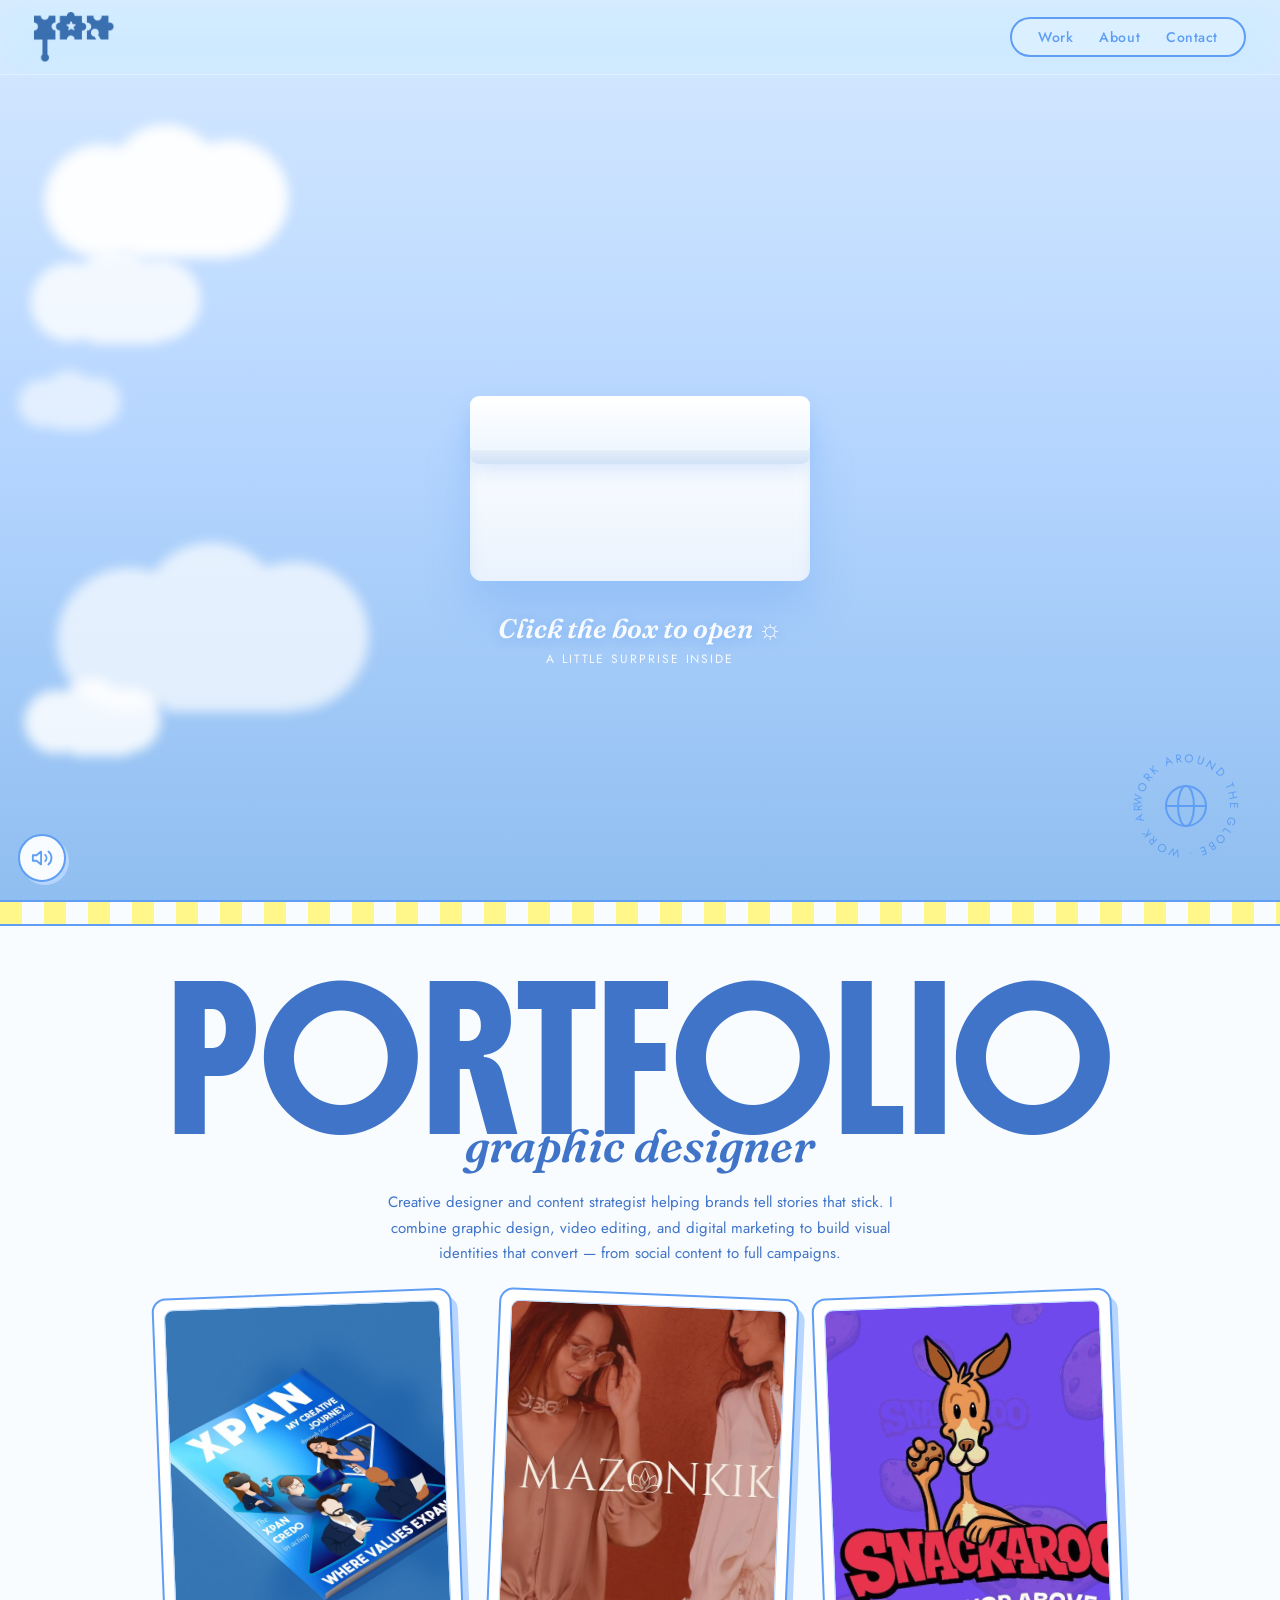
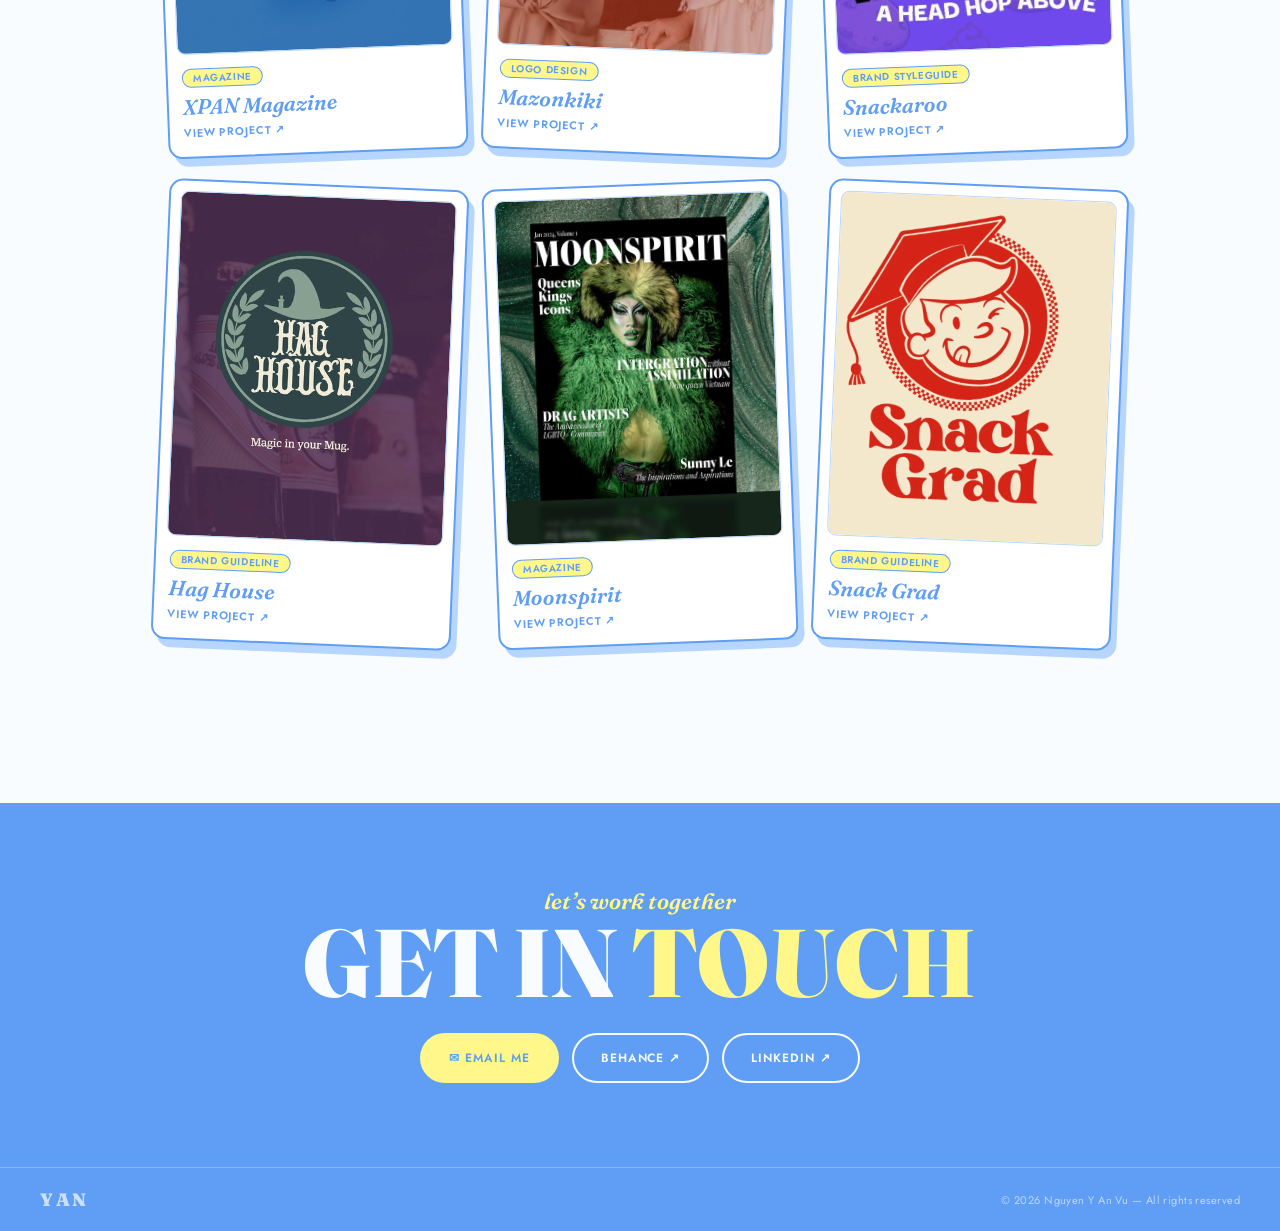
==== index.html @ 2a128bd4 "Initial commit" ====
<!doctype html>
<html lang="en">
  <head>
    <meta charset="UTF-8" />
    <meta name="viewport" content="width=device-width, initial-scale=1.0" />
    <title>Nguyen Y An Vu — Creative Designer</title>
    <link rel="preconnect" href="https://fonts.googleapis.com" />
    <link rel="preconnect" href="https://fonts.gstatic.com" crossorigin />
    <link
      href="https://fonts.googleapis.com/css2?family=Fraunces:ital,opsz,wght@0,9..144,400;0,9..144,600;0,9..144,900;1,9..144,400;1,9..144,600;1,9..144,900&family=Jost:wght@300;400;500;600&family=Prata&family=Boldonse&display=swap"
      rel="stylesheet"
    />
    <link rel="stylesheet" href="yan.css" />
  </head>
  <body>
    <!-- NAV -->
    <nav>
      <a class="nav-brand" href="index.html"
        ><img src="assets/logo.png" alt="Y A N logo" /><span class="wm"></span
      ></a>
      <div class="nav-pill">
        <a href="work.html">Work</a>
        <a href="about.html">About</a>
        <a href="#contact">Contact</a>
      </div>
    </nav>

    <!-- HERO -->
    <section id="hero">
      <!-- Background video (streams from link; download into assets/ to make permanent). -->
      <video
        class="sky-video"
        autoplay
        muted
        loop
        playsinline
        preload="auto"
        src="https://d8j0ntlcm91z4.cloudfront.net/user_38xzZboKViGWJOttwIXH07lWA1P/hf_20260424_064411_9e9d7f84-9277-41f4-ab10-59172d89e6be.mp4"
      ></video>
      <div class="sky" aria-hidden="true">
        <div class="cloud c1"></div>
        <div class="cloud c2"></div>
        <div class="cloud c3"></div>
        <div class="cloud c4"></div>
        <div class="cloud c5"></div>
      </div>

      <svg class="globe" viewBox="0 0 120 120" aria-hidden="true">
        <g class="ring" fill="none" stroke="#5f9ef4" stroke-width="1.4">
          <defs>
            <path
              id="circlePath"
              d="M60,60 m-44,0 a44,44 0 1,1 88,0 a44,44 0 1,1 -88,0"
            />
          </defs>
          <text
            font-family="Jost, sans-serif"
            font-size="11.5"
            letter-spacing="2.5"
            fill="#5f9ef4"
            stroke="none"
          >
            <textPath href="#circlePath" startOffset="0">
              WORK AROUND THE GLOBE · WORK AROUND THE GLOBE ·
            </textPath>
          </text>
        </g>
        <g fill="none" stroke="#5f9ef4" stroke-width="2">
          <circle cx="60" cy="60" r="20" />
          <ellipse cx="60" cy="60" rx="8" ry="20" />
          <line x1="40" y1="60" x2="80" y2="60" />
        </g>
      </svg>

      <div class="hero-content">
        <div id="stage">
          <img class="ghost" id="g1" src="assets/ghost1.png" alt="" />
          <img class="ghost" id="g2" src="assets/ghost2.png" alt="" />
          <img class="ghost" id="g3" src="assets/ghost3.png" alt="" />
          <div class="box-base" id="boxBase"></div>
          <div
            class="piece"
            id="piece1"
            tabindex="0"
            role="button"
            aria-label="Puzzle piece 1 of 3"
          >
            <img src="assets/piece1.png" alt="" />
          </div>
          <div
            class="piece"
            id="piece2"
            tabindex="0"
            role="button"
            aria-label="Puzzle piece 2 of 3"
          >
            <img src="assets/piece2.png" alt="" />
          </div>
          <div
            class="piece"
            id="piece3"
            tabindex="0"
            role="button"
            aria-label="Puzzle piece 3 of 3"
          >
            <img src="assets/piece3.png" alt="" />
          </div>
          <div
            class="box-lid"
            id="boxLid"
            tabindex="0"
            role="button"
            aria-label="Click to open the box"
          ></div>
        </div>

        <div class="hint" id="hint">
          <div class="big" id="hintBig">Click the box to open&nbsp;&#9788;</div>
          <div class="small" id="hintSmall">a little surprise inside</div>
          <div class="dots" id="dots" style="display: none">
            <span class="dot" id="d1"></span><span class="dot" id="d2"></span
            ><span class="dot" id="d3"></span>
          </div>
          <button class="skip" id="skip" style="display: none">
            Can&rsquo;t drag? Tap to assemble
          </button>
        </div>

        <div class="reveal" id="reveal">
          <div class="namewrap">
            <div class="nm"><span class="blue">NGUYEN</span></div>
            <div class="nm">
              <span class="yel">Y</span> <span class="yel">AN</span>
            </div>
            <div class="nm"><span class="blue">VU</span></div>
          </div>
          <div class="tag">
            Creative Designer &middot; Content Strategist &middot; Canada
          </div>
          <a href="#featured" class="cue" aria-label="Scroll to work"
            >&#8595;</a
          >
        </div>
      </div>
    </section>

    <div class="stripes"></div>

    <!-- COLLAGE / PORTFOLIO (req 1) -->
    <section class="collage featured" id="featured">
      <div class="collage-head">
        <div class="port reveal-up" data-reveal>PORTFOLIO</div>
        <div class="port-sub reveal-up" data-reveal data-delay="60">
          graphic designer
        </div>
        <p class="port-bio reveal-up" data-reveal data-delay="120">
          Creative designer and content strategist helping brands tell stories
          that stick. I combine graphic design, video editing, and digital
          marketing to build visual identities that convert &mdash; from social
          content to full campaigns.
        </p>
      </div>

      <div class="collage-grid">
        <a
          class="col-card"
          data-reveal
          data-pop
          data-delay="0"
          href="project-1.html"
        >
          <img class="cv" src="assets/cover-xpan.jpg" alt="XPAN Magazine" />
          <div class="cap">
            <span class="ct">Magazine</span>
            <h3>XPAN Magazine</h3>
            <div class="more">View project &#8599;</div>
          </div>
        </a>
        <a
          class="col-card"
          data-reveal
          data-pop
          data-delay="160"
          href="project-2.html"
        >
          <img class="cv" src="assets/cover-mazonkiki.jpg" alt="Mazonkiki" />
          <div class="cap">
            <span class="ct">Logo Design</span>
            <h3>Mazonkiki</h3>
            <div class="more">View project &#8599;</div>
          </div>
        </a>
        <a
          class="col-card"
          data-reveal
          data-pop
          data-delay="320"
          href="project-3.html"
        >
          <img class="cv" src="assets/cover-snackaroo.jpg" alt="Snackaroo" />
          <div class="cap">
            <span class="ct">Brand Styleguide</span>
            <h3>Snackaroo</h3>
            <div class="more">View project &#8599;</div>
          </div>
        </a>
        <a
          class="col-card"
          data-reveal
          data-pop
          data-delay="0"
          href="project-4.html"
        >
          <img class="cv" src="assets/cover-haghouse.jpg" alt="Hag House" />
          <div class="cap">
            <span class="ct">Brand Guideline</span>
            <h3>Hag House</h3>
            <div class="more">View project &#8599;</div>
          </div>
        </a>
        <a
          class="col-card"
          data-reveal
          data-pop
          data-delay="160"
          href="project-5.html"
        >
          <img
            class="cv"
            src="assets/cover-moonspirit.jpg"
            alt="Moonspirit Magazine"
          />
          <div class="cap">
            <span class="ct">Magazine</span>
            <h3>Moonspirit</h3>
            <div class="more">View project &#8599;</div>
          </div>
        </a>
        <a
          class="col-card"
          data-reveal
          data-pop
          data-delay="320"
          href="project-6.html"
        >
          <img class="cv" src="assets/cover-snackgrad.jpg" alt="Snack Grad" />
          <div class="cap">
            <span class="ct">Brand Guideline</span>
            <h3>Snack Grad</h3>
            <div class="more">View project &#8599;</div>
          </div>
        </a>
      </div>
      <div class="seeall reveal-up" data-reveal data-delay="120">
        <a class="btn solid" href="work.html">See all work &#8599;</a>
      </div>
    </section>

    <!-- CONTACT -->
    <section id="contact">
      <div class="eyebrow">let&rsquo;s work together</div>
      <h2>GET IN <span class="yel">TOUCH</span></h2>
      <div class="clinks">
        <a href="mailto:anpunch.1724@gmail.com" class="cbtn primary"
          >&#9993; Email me</a
        >
        <a
          href="https://www.behance.net/yanstudioyyc/projects"
          target="_blank"
          rel="noopener"
          class="cbtn"
          >Behance &#8599;</a
        >
        <a
          href="https://www.linkedin.com/in/yanvu/"
          target="_blank"
          rel="noopener"
          class="cbtn"
          >LinkedIn &#8599;</a
        >
      </div>
    </section>

    <footer>
      <a class="fl" href="index.html">YAN</a>
      <p>&copy; 2026 Nguyen Y An Vu — All rights reserved</p>
    </footer>

    <button class="sound-toggle" aria-label="Mute music" title="Music on/off">
      <svg
        class="on"
        viewBox="0 0 24 24"
        fill="none"
        stroke="currentColor"
        stroke-width="2"
        stroke-linecap="round"
        stroke-linejoin="round"
      >
        <path d="M11 5 6 9H2v6h4l5 4z" />
        <path d="M15.5 8.5a5 5 0 0 1 0 7" />
        <path d="M19 5a9 9 0 0 1 0 14" />
      </svg>
      <svg
        class="off"
        viewBox="0 0 24 24"
        fill="none"
        stroke="currentColor"
        stroke-width="2"
        stroke-linecap="round"
        stroke-linejoin="round"
      >
        <path d="M11 5 6 9H2v6h4l5 4z" />
        <line x1="22" y1="9" x2="16" y2="15" />
        <line x1="16" y1="9" x2="22" y2="15" />
      </svg>
    </button>
    <script src="smooth.js"></script>
    <script src="sound.js"></script>
    <script src="nav.js"></script>
    <script src="hero.js"></script>
    <script src="reveal.js"></script>
  </body>
</html>
---- yan.css ----
/* ============================================================
   YAN — shared styles.  Edit colors & fonts here once; every
   page updates.  Search a class name to find what it controls.
   ============================================================ */

*,
*::before,
*::after {
  box-sizing: border-box;
  margin: 0;
  padding: 0;
}

:root {
  /* ---- YOUR PALETTE (change these to recolor the whole site) ---- */
  --paper: #f9fcff; /* near-white background        */
  --yellow: #fff789; /* puzzle / accent yellow       */
  --blue: #5f9ef4; /* brand blue (headings/lines)  */
  --soft: #b6d6ff; /* light blue panels            */
  --text: #3f74c8; /* body copy (deep tint of blue)*/
  --sky-hi: #d6e9ff;
  --sky-mid: #b6d6ff;
  --sky-lo: #8fbef0;
  --radius: 16px;
}

html {
  scroll-behavior: smooth;
}
body {
  background: var(--paper);
  font-family: "Jost", sans-serif;
  color: var(--text);
  overflow-x: hidden;
}
::selection {
  background: var(--yellow);
  color: var(--blue);
}
img {
  max-width: 100%;
  display: block;
}
a {
  color: inherit;
}

/* ---------------- NAV (shared on every page) ---------------- */
nav {
  position: fixed;
  top: 0;
  left: 0;
  right: 0;
  z-index: 300;
  display: flex;
  justify-content: space-between;
  align-items: center;
  padding: 12px 34px;
  background: var(--yellow);
  border-bottom: 2px solid var(--blue);
}
.nav-brand {
  display: flex;
  align-items: center;
  gap: 11px;
  text-decoration: none;
}
.nav-brand img {
  height: 50px;
  width: auto;
}
.nav-brand .wm {
  font-family: "Fraunces", serif;
  font-weight: 900;
  font-size: 23px;
  letter-spacing: 0.14em;
  color: var(--blue);
}
.nav-pill {
  display: flex;
  gap: 26px;
  align-items: center;
  border: 2px solid var(--blue);
  border-radius: 100px;
  padding: 8px 26px;
}
.nav-pill a {
  font-family: "Jost", sans-serif;
  font-size: 14px;
  font-weight: 500;
  letter-spacing: 0.04em;
  color: var(--blue);
  text-decoration: none;
  transition: opacity 0.2s;
}
.nav-pill a:hover {
  opacity: 0.6;
}
.nav-pill a.active {
  font-weight: 600;
  text-decoration: underline;
  text-underline-offset: 4px;
}

/* ---------------- shared type ---------------- */
.eyebrow {
  font-family: "Fraunces", serif;
  font-style: italic;
  font-weight: 600;
  font-size: 22px;
  color: var(--blue);
  margin-bottom: 4px;
}
.title {
  font-family: "Fraunces", serif;
  font-weight: 900;
  font-size: clamp(40px, 6.5vw, 76px);
  line-height: 0.95;
  color: var(--blue);
  margin-bottom: 40px;
}
.title em {
  font-style: italic;
  font-weight: 600;
  color: var(--text);
}

/* striped divider */
.stripes {
  height: 26px;
  background: repeating-linear-gradient(
    90deg,
    var(--yellow) 0 22px,
    var(--paper) 22px 44px
  );
  border-top: 2px solid var(--blue);
  border-bottom: 2px solid var(--blue);
}

/* ---------------- sub-page header band ---------------- */
.page-head {
  background: var(--soft);
  border-bottom: 2px solid var(--blue);
  padding: 128px 40px 46px;
  text-align: center;
}
.page-head .eyebrow {
  color: #fff;
}
.page-head h1 {
  font-family: "Fraunces", serif;
  font-weight: 900;
  font-size: clamp(48px, 9vw, 108px);
  line-height: 0.9;
  color: var(--blue);
}
.page-head h1 .yel {
  color: var(--yellow);
  -webkit-text-stroke: 2px var(--blue);
}
.page-head p {
  margin: 14px auto 0;
  max-width: 560px;
  font-size: 15px;
  line-height: 1.7;
  color: var(--text);
}

/* ---------------- WORK GRID ---------------- */
.wrap {
  max-width: 1120px;
  margin: 0 auto;
  padding: 64px 40px 72px;
}
.grid {
  display: grid;
  grid-template-columns: repeat(auto-fill, minmax(300px, 1fr));
  gap: 24px;
}
.card {
  display: block;
  text-decoration: none;
  border: 2px solid var(--blue);
  border-radius: var(--radius);
  overflow: hidden;
  background: #fff;
  box-shadow: 5px 6px 0 var(--soft);
  transition:
    transform 0.18s,
    box-shadow 0.18s;
}
.card:hover {
  transform: translate(-3px, -3px);
  box-shadow: 8px 9px 0 var(--soft);
}
.thumb {
  aspect-ratio: 4/3;
  display: flex;
  align-items: center;
  justify-content: center;
  border-bottom: 2px solid var(--blue);
  position: relative;
  overflow: hidden;
  background: var(--soft);
}
.thumb img {
  width: 100%;
  height: 100%;
  object-fit: cover;
}
.thumb .ph {
  font-family: "Fraunces", serif;
  font-style: italic;
  font-size: 20px;
  color: var(--blue);
  opacity: 0.5;
}
.t-blue {
  background: var(--soft);
}
.t-yel {
  background: var(--yellow);
}
.t-mid {
  background: var(--blue);
}
.t-stripe {
  background: repeating-linear-gradient(
    135deg,
    var(--soft) 0 18px,
    #fff 18px 36px
  );
}
.badge {
  position: absolute;
  top: 12px;
  left: 12px;
  background: var(--yellow);
  border: 1.5px solid var(--blue);
  border-radius: 100px;
  padding: 3px 12px;
  font-size: 10px;
  font-weight: 600;
  letter-spacing: 0.06em;
  text-transform: uppercase;
  color: var(--blue);
}
.info {
  padding: 16px 18px;
}
.tg {
  display: inline-block;
  background: var(--paper);
  border: 1.5px solid var(--blue);
  border-radius: 100px;
  padding: 2px 11px;
  font-size: 10px;
  font-weight: 600;
  letter-spacing: 0.06em;
  text-transform: uppercase;
  color: var(--blue);
  margin-bottom: 8px;
}
.card h3 {
  font-family: "Fraunces", serif;
  font-weight: 600;
  font-style: italic;
  font-size: 23px;
  color: var(--blue);
  margin-bottom: 3px;
}
.card p {
  font-size: 13px;
  color: var(--text);
  opacity: 0.8;
  line-height: 1.5;
}
.card .more {
  margin-top: 10px;
  font-size: 12px;
  font-weight: 600;
  letter-spacing: 0.08em;
  text-transform: uppercase;
  color: var(--blue);
}

/* ---------------- PROJECT DETAIL ---------------- */
.proj-hero {
  aspect-ratio: 16/9;
  border: 2px solid var(--blue);
  border-radius: var(--radius);
  overflow: hidden;
  background: var(--soft);
  display: flex;
  align-items: center;
  justify-content: center;
  box-shadow: 6px 7px 0 var(--soft);
}
.proj-hero img,
.proj-hero video {
  width: 100%;
  height: 100%;
  object-fit: cover;
}
.proj-meta {
  display: grid;
  grid-template-columns: 2fr 1fr;
  gap: 40px;
  margin-top: 44px;
}
@media (max-width: 760px) {
  .proj-meta {
    grid-template-columns: 1fr;
    gap: 24px;
  }
}
.proj-meta h2 {
  font-family: "Fraunces", serif;
  font-weight: 600;
  font-style: italic;
  font-size: 30px;
  color: var(--blue);
  margin-bottom: 14px;
}
.proj-meta p {
  font-size: 15px;
  line-height: 1.85;
  color: var(--text);
  margin-bottom: 14px;
}
.facts {
  border: 2px solid var(--blue);
  border-radius: var(--radius);
  padding: 22px 24px;
  background: #fff;
  box-shadow: 4px 5px 0 var(--soft);
  height: fit-content;
}
.facts .row {
  padding: 10px 0;
  border-bottom: 1px dashed var(--soft);
}
.facts .row:last-child {
  border-bottom: none;
}
.facts .k {
  font-size: 11px;
  letter-spacing: 0.1em;
  text-transform: uppercase;
  color: var(--blue);
  font-weight: 600;
  margin-bottom: 3px;
}
.facts .v {
  font-size: 14px;
  color: var(--text);
}
.gallery {
  margin-top: 52px;
  display: grid;
  grid-template-columns: repeat(auto-fit, minmax(280px, 1fr));
  gap: 20px;
}
.gallery figure {
  border: 2px solid var(--blue);
  border-radius: var(--radius);
  overflow: hidden;
  background: var(--soft);
  aspect-ratio: 4/3;
  display: flex;
  align-items: center;
  justify-content: center;
}
.gallery figcaption {
  display: none;
}
.gallery .ph {
  font-family: "Fraunces", serif;
  font-style: italic;
  color: var(--blue);
  opacity: 0.5;
}
.embed {
  margin-top: 52px;
  border: 2px solid var(--blue);
  border-radius: var(--radius);
  overflow: hidden;
  aspect-ratio: 16/9;
  background: #000;
}
.embed iframe,
.embed video {
  width: 100%;
  height: 100%;
  border: 0;
  display: block;
}
.proj-nav {
  display: flex;
  justify-content: space-between;
  gap: 16px;
  margin-top: 60px;
  flex-wrap: wrap;
}

/* ---------------- ABOUT ---------------- */
.about-grid {
  display: grid;
  grid-template-columns: 1.1fr 1fr;
  gap: 54px;
  align-items: center;
}
@media (max-width: 820px) {
  .about-grid {
    grid-template-columns: 1fr;
    gap: 30px;
  }
}
.about-grid h2 {
  font-family: "Fraunces", serif;
  font-weight: 900;
  font-size: clamp(40px, 6vw, 72px);
  line-height: 0.88;
  color: var(--blue);
  margin-bottom: 20px;
}
.about-grid h2 .yel {
  color: var(--yellow);
  -webkit-text-stroke: 2px var(--blue);
}
.about-grid .lead {
  font-family: "Fraunces", serif;
  font-style: italic;
  font-size: 20px;
  line-height: 1.5;
  color: var(--text);
  margin-bottom: 16px;
}
.about-grid p {
  font-size: 15px;
  line-height: 1.85;
  color: var(--text);
  margin-bottom: 14px;
}
.portrait {
  border: 2px solid var(--blue);
  border-radius: var(--radius);
  overflow: hidden;
  aspect-ratio: 4/5;
  background: var(--soft);
  display: flex;
  align-items: center;
  justify-content: center;
  box-shadow: 6px 7px 0 var(--soft);
}
.portrait .ph {
  font-family: "Fraunces", serif;
  font-style: italic;
  color: var(--blue);
  opacity: 0.5;
  text-align: center;
  padding: 20px;
}
.chips {
  display: flex;
  flex-wrap: wrap;
  gap: 12px;
  margin-top: 8px;
}
.chip {
  display: inline-flex;
  align-items: center;
  gap: 10px;
  background: var(--paper);
  border: 2px solid var(--blue);
  border-radius: 100px;
  padding: 10px 20px;
  font-size: 14px;
  font-weight: 500;
  color: var(--blue);
  box-shadow: 3px 3px 0 var(--soft);
}
.chip .d {
  width: 11px;
  height: 11px;
  border-radius: 50%;
  background: var(--yellow);
  border: 1.5px solid var(--blue);
}
.video-about {
  margin-top: 18px;
  border: 2px solid var(--blue);
  border-radius: var(--radius);
  overflow: hidden;
  aspect-ratio: 16/9;
  background: #000;
  box-shadow: 6px 7px 0 var(--soft);
}
.video-about iframe,
.video-about video {
  width: 100%;
  height: 100%;
  border: 0;
  display: block;
}

/* ---------------- BUTTONS ---------------- */
.btn {
  display: inline-flex;
  align-items: center;
  gap: 8px;
  padding: 13px 26px;
  border: 2px solid var(--blue);
  border-radius: 100px;
  font-size: 12px;
  font-weight: 600;
  letter-spacing: 0.08em;
  text-transform: uppercase;
  text-decoration: none;
  color: var(--blue);
  background: #fff;
  transition: 0.2s;
  cursor: pointer;
}
.btn:hover {
  background: var(--yellow);
}
.btn.solid {
  background: var(--blue);
  color: var(--paper);
  border-color: var(--blue);
}
.btn.solid:hover {
  background: var(--yellow);
  color: var(--blue);
  border-color: var(--blue);
}

/* ---------------- CONTACT + FOOTER ---------------- */
#contact {
  background: var(--blue);
  padding: 84px 40px;
  text-align: center;
}
#contact .eyebrow {
  color: var(--yellow);
}
#contact h2 {
  font-family: "Fraunces", serif;
  font-weight: 900;
  font-size: clamp(46px, 8vw, 96px);
  line-height: 0.9;
  color: var(--paper);
  margin-bottom: 28px;
}
#contact h2 .yel {
  color: var(--yellow);
}
.clinks {
  display: flex;
  justify-content: center;
  gap: 13px;
  flex-wrap: wrap;
}
.cbtn {
  display: inline-flex;
  align-items: center;
  gap: 8px;
  padding: 14px 27px;
  border: 2px solid var(--paper);
  border-radius: 100px;
  font-size: 12px;
  font-weight: 600;
  letter-spacing: 0.08em;
  text-transform: uppercase;
  text-decoration: none;
  color: var(--paper);
  transition: 0.2s;
}
.cbtn.primary {
  background: var(--yellow);
  border-color: var(--yellow);
  color: var(--blue);
}
.cbtn:hover {
  background: var(--soft);
  border-color: var(--soft);
  color: var(--blue);
}

footer {
  background: var(--blue);
  border-top: 1.5px solid rgba(255, 255, 255, 0.25);
  padding: 20px 40px;
  display: flex;
  justify-content: space-between;
  align-items: center;
  flex-wrap: wrap;
  gap: 10px;
}
footer .fl {
  font-family: "Fraunces", serif;
  font-weight: 900;
  font-size: 18px;
  letter-spacing: 0.14em;
  color: var(--paper);
  opacity: 0.7;
  text-decoration: none;
}
footer p {
  font-size: 11px;
  color: rgba(255, 255, 255, 0.6);
  letter-spacing: 0.04em;
}

@media (max-width: 760px) {
  nav {
    padding: 10px 18px;
  }
  .nav-pill {
    gap: 16px;
    padding: 7px 16px;
  }
  .nav-brand {
    display: none;
  }
  .wrap {
    padding: 48px 20px 56px;
  }
  .page-head {
    padding: 110px 20px 38px;
  }
  #contact {
    padding: 54px 20px;
  }
  footer {
    padding: 18px 20px;
  }
}

/* ============================================================
   HERO (index.html only) — cloud sky, box, puzzle, reveal
   ============================================================ */
#hero {
  position: relative;
  min-height: 100vh;
  overflow: hidden;
  display: flex;
  flex-direction: column;
  align-items: center;
  justify-content: center;
  padding: 84px 16px 30px;
}
.sky {
  position: absolute;
  inset: 0;
  z-index: 0;
  overflow: hidden;
  background: linear-gradient(
    180deg,
    var(--sky-hi) 0%,
    var(--sky-mid) 48%,
    var(--sky-lo) 100%
  );
}
.sky-video {
  position: absolute;
  inset: 0;
  width: 100%;
  height: 100%;
  object-fit: cover;
  z-index: 0;
}
.cloud {
  position: absolute;
  will-change: transform;
  animation: drift linear infinite;
  background:
    radial-gradient(circle at 28% 62%, #fff 0 20%, rgba(255, 255, 255, 0) 21%),
    radial-gradient(circle at 46% 48%, #fff 0 26%, rgba(255, 255, 255, 0) 27%),
    radial-gradient(circle at 64% 60%, #fff 0 23%, rgba(255, 255, 255, 0) 24%),
    radial-gradient(circle at 50% 72%, #fff 0 30%, rgba(255, 255, 255, 0) 31%);
  filter: blur(6px);
}
@keyframes drift {
  from {
    transform: translateX(-45vw);
  }
  to {
    transform: translateX(145vw);
  }
}
.c1 {
  width: 360px;
  height: 150px;
  top: 12%;
  opacity: 0.95;
  animation-duration: 46s;
}
.c2 {
  width: 250px;
  height: 110px;
  top: 26%;
  opacity: 0.8;
  animation-duration: 62s;
  animation-delay: -22s;
}
.c3 {
  width: 460px;
  height: 190px;
  top: 58%;
  opacity: 0.7;
  animation-duration: 78s;
  animation-delay: -38s;
}
.c4 {
  width: 200px;
  height: 90px;
  top: 74%;
  opacity: 0.85;
  animation-duration: 54s;
  animation-delay: -12s;
}
.c5 {
  width: 150px;
  height: 70px;
  top: 40%;
  opacity: 0.6;
  animation-duration: 90s;
  animation-delay: -50s;
}
.globe {
  position: absolute;
  right: 34px;
  bottom: 34px;
  z-index: 4;
  width: 120px;
  height: 120px;
}
.globe .ring {
  animation: spin 18s linear infinite;
  transform-origin: 60px 60px;
}
@keyframes spin {
  to {
    transform: rotate(360deg);
  }
}
.hero-content {
  position: relative;
  z-index: 5;
  width: 100%;
  max-width: 700px;
  display: flex;
  flex-direction: column;
  align-items: center;
}
#stage {
  position: relative;
  width: 100%;
  max-width: 680px;
  touch-action: none;
}
.box-base {
  position: absolute;
  background: linear-gradient(180deg, #fff, #e9f2fd);
  border-radius: 7px 7px 12px 12px;
  box-shadow:
    inset 0 16px 20px -10px rgba(95, 158, 244, 0.4),
    0 26px 44px rgba(95, 158, 244, 0.3);
  z-index: 6;
}
.box-base::before {
  content: "";
  position: absolute;
  left: 6%;
  right: 6%;
  top: 7px;
  height: 16px;
  border-radius: 50%;
  background: linear-gradient(180deg, #cfe0f4, #eaf3fd);
}
.box-lid {
  position: absolute;
  background: linear-gradient(180deg, #fff, #eef6ff);
  border-radius: 9px;
  box-shadow: 0 12px 24px rgba(95, 158, 244, 0.32);
  z-index: 20;
  cursor: pointer;
  transition: transform 0.8s cubic-bezier(0.34, 1.4, 0.64, 1);
}
.box-lid::after {
  content: "";
  position: absolute;
  left: 0;
  right: 0;
  bottom: -10px;
  height: 14px;
  border-radius: 0 0 9px 9px;
  background: linear-gradient(180deg, #e4eefb, #d2e2f6);
}
.ghost {
  position: absolute;
  opacity: 0;
  pointer-events: none;
  transition: opacity 0.5s;
  z-index: 5;
}
.ghost.show {
  opacity: 0.55;
}
.ghost.gone {
  opacity: 0;
}
.piece {
  position: absolute;
  cursor: grab;
  z-index: 8;
  user-select: none;
  -webkit-user-drag: none;
  opacity: 0;
  filter: drop-shadow(0 7px 9px rgba(95, 158, 244, 0.4));
}
.piece img {
  width: 100%;
  height: 100%;
  display: block;
  pointer-events: none;
  -webkit-user-drag: none;
}
.piece.out {
  z-index: 24;
}
.piece.dragging {
  cursor: grabbing;
  filter: drop-shadow(0 14px 20px rgba(95, 158, 244, 0.5));
}
.piece.placed {
  cursor: default;
  z-index: 22;
}
.piece.pop {
  animation: pop 0.42s ease;
}
@keyframes pop {
  0% {
    filter: drop-shadow(0 7px 9px rgba(95, 158, 244, 0.4));
  }
  45% {
    filter: drop-shadow(0 4px 6px rgba(255, 247, 137, 0.9)) brightness(1.06);
  }
  100% {
    filter: drop-shadow(0 7px 9px rgba(95, 158, 244, 0.4));
  }
}
.piece:focus-visible {
  outline: 3px solid var(--blue);
  outline-offset: 5px;
  border-radius: 6px;
}
.hint {
  position: relative;
  z-index: 5;
  margin-top: 22px;
  text-align: center;
  transition: opacity 0.4s;
}
.hint.gone {
  opacity: 0;
  pointer-events: none;
  height: 0;
  margin: 0;
  overflow: hidden;
}
.hint .big {
  font-family: "Fraunces", serif;
  font-style: italic;
  font-weight: 600;
  font-size: 27px;
  color: #fff;
  text-shadow: 0 2px 12px rgba(95, 158, 244, 0.5);
}
.hint .small {
  margin-top: 5px;
  font-size: 12px;
  letter-spacing: 0.16em;
  text-transform: uppercase;
  color: #fff;
  opacity: 0.92;
}
.dots {
  margin-top: 13px;
  display: flex;
  gap: 8px;
  justify-content: center;
}
.dot {
  width: 10px;
  height: 10px;
  border-radius: 50%;
  background: rgba(255, 255, 255, 0.45);
  border: 2px solid #fff;
  transition: background 0.3s;
}
.dot.on {
  background: #fff;
}
.skip {
  margin-top: 15px;
  background: rgba(255, 255, 255, 0.22);
  border: 1.5px solid #fff;
  color: #fff;
  font-family: "Jost", sans-serif;
  font-size: 11px;
  letter-spacing: 0.1em;
  text-transform: uppercase;
  padding: 8px 18px;
  border-radius: 100px;
  cursor: pointer;
  transition: background 0.2s;
}
.skip:hover {
  background: rgba(255, 255, 255, 0.38);
}
.reveal {
  position: relative;
  z-index: 5;
  margin-top: 10px;
  text-align: center;
  opacity: 0;
  transform: translateY(22px);
  pointer-events: none;
  transition:
    opacity 0.8s ease,
    transform 0.8s ease;
}
.reveal.show {
  opacity: 1;
  transform: translateY(0);
}
.reveal .nm {
  font-family: "Fraunces", serif;
  font-weight: 900;
  line-height: 0.86;
  font-size: clamp(46px, 10vw, 104px);
}
.reveal .nm .blue {
  color: var(--blue);
}
.reveal .nm .yel {
  color: var(--yellow);
  -webkit-text-stroke: 2px var(--blue);
}
.reveal .tag {
  margin-top: 14px;
  font-size: 13px;
  font-weight: 500;
  letter-spacing: 0.18em;
  text-transform: uppercase;
  color: #fff;
  text-shadow: 0 1px 8px rgba(95, 158, 244, 0.5);
}
.reveal .cue {
  margin-top: 18px;
  display: inline-block;
  font-size: 22px;
  color: #fff;
  text-decoration: none;
  animation: bob 1.8s ease-in-out infinite;
}
@keyframes bob {
  0%,
  100% {
    transform: translateY(0);
  }
  50% {
    transform: translateY(6px);
  }
}
@media (max-width: 760px) {
  .globe {
    width: 88px;
    height: 88px;
    right: 16px;
    bottom: 16px;
  }
}
@media (prefers-reduced-motion: reduce) {
  .cloud,
  .cue,
  .globe .ring {
    animation: none;
  }
  .piece,
  .box-lid,
  .reveal {
    transition: none;
  }
}

/* featured teaser on home */
.featured {
  background: var(--paper);
  padding: 84px 40px 30px;
  text-align: center;
}
.featured .grid {
  max-width: 1120px;
  margin: 0 auto;
  text-align: left;
}
.featured .seeall {
  margin-top: 36px;
}

/* ============================================================
   v3 ADDITIONS — button fun, Prata name, scroll reveal, work box
   ============================================================ */

/* ---- (req 3) bouncy, responsive hovers on everything clickable ---- */
.btn,
.cbtn {
  transition:
    transform 0.2s cubic-bezier(0.34, 1.65, 0.5, 1),
    background 0.2s,
    color 0.2s,
    box-shadow 0.2s;
}
.btn:hover,
.cbtn:hover {
  transform: translateY(-3px) scale(1.05);
  box-shadow: 0 9px 18px rgba(95, 158, 244, 0.3);
}
.btn:active,
.cbtn:active {
  transform: translateY(0) scale(0.96);
}
.nav-pill a {
  transition:
    transform 0.2s cubic-bezier(0.34, 1.65, 0.5, 1),
    opacity 0.2s;
}
.nav-pill a:hover {
  transform: translateY(-2px) scale(1.06);
}
.card {
  transition:
    transform 0.22s cubic-bezier(0.34, 1.5, 0.5, 1),
    box-shadow 0.22s;
}
.card:hover {
  transform: translate(-4px, -6px) rotate(-0.7deg);
  box-shadow: 11px 13px 0 var(--soft);
}
.more {
  display: inline-block;
  transition: transform 0.2s cubic-bezier(0.34, 1.65, 0.5, 1);
}
.card:hover .more {
  transform: translateX(5px);
}
.play {
  transition: transform 0.25s cubic-bezier(0.34, 1.7, 0.5, 1);
}
.card:hover .play {
  transform: scale(1.18) rotate(10deg);
}
.chip {
  transition:
    transform 0.2s cubic-bezier(0.34, 1.65, 0.5, 1),
    box-shadow 0.2s;
}
.chip:hover {
  transform: translateY(-3px) rotate(-1.5deg);
  box-shadow: 5px 5px 0 var(--soft);
}
.cue {
  transition: transform 0.2s cubic-bezier(0.34, 1.65, 0.5, 1);
}
.cue:hover {
  transform: translateY(4px) scale(1.2);
}
.skip {
  transition:
    transform 0.2s cubic-bezier(0.34, 1.65, 0.5, 1),
    background 0.2s;
}
.skip:hover {
  transform: translateY(-2px) scale(1.05);
}
.nav-brand {
  transition: transform 0.2s cubic-bezier(0.34, 1.65, 0.5, 1);
}
.nav-brand:hover {
  transform: scale(1.04);
}

/* ---- (req 4) full name in Prata ---- */
.reveal .nm {
  font-family: "Prata", serif;
  font-weight: 400;
  letter-spacing: 0.01em;
}
.reveal .nm .yel {
  -webkit-text-stroke: 1.5px var(--blue);
}
.name-prata {
  font-family: "Prata", serif !important;
  font-weight: 400 !important;
}

/* ---- (req 6) scroll-reveal, puzzle-flavoured ---- */
.reveal-up {
  opacity: 0;
  transform: translateY(42px);
  transition:
    opacity 0.7s ease,
    transform 0.7s cubic-bezier(0.34, 1.4, 0.6, 1);
}
.reveal-up.in {
  opacity: 1;
  transform: none;
}
.pop-in {
  opacity: 0;
  transform: translateY(70px) scale(0.82) rotate(-4deg);
  transition:
    opacity 0.55s ease,
    transform 0.6s cubic-bezier(0.34, 1.7, 0.5, 1);
}
.pop-in.in {
  opacity: 1;
  transform: none;
}

/* ---- (req 7) work page: box that projects pop out of ---- */
.work-stage {
  display: flex;
  justify-content: center;
  margin: 8px 0 4px;
  position: relative;
}
.work-box {
  position: relative;
  width: 200px;
  height: 104px;
}
.work-box .wb-base {
  position: absolute;
  left: 0;
  right: 0;
  bottom: 0;
  height: 74px;
  border-radius: 7px 7px 12px 12px;
  background: linear-gradient(180deg, #fff, #e9f2fd);
  box-shadow:
    inset 0 14px 18px -10px rgba(95, 158, 244, 0.4),
    0 18px 30px rgba(95, 158, 244, 0.28);
}
.work-box .wb-base::before {
  content: "";
  position: absolute;
  left: 8%;
  right: 8%;
  top: 7px;
  height: 13px;
  border-radius: 50%;
  background: linear-gradient(180deg, #cfe0f4, #eaf3fd);
}
.work-box .wb-lid {
  position: absolute;
  left: -6px;
  right: -6px;
  top: 0;
  height: 30px;
  border-radius: 9px;
  transform: rotate(-4deg);
  background: linear-gradient(180deg, #fff, #eef6ff);
  box-shadow: 0 10px 18px rgba(95, 158, 244, 0.28);
}
.work-box .wb-spark {
  position: absolute;
  left: 50%;
  top: 16px;
  transform: translateX(-50%);
  font-family: "Fraunces", serif;
  font-style: italic;
  color: var(--blue);
  font-size: 13px;
  white-space: nowrap;
  font-weight: 600;
}

/* ============================================================
   v4 — Boldonse headings, glass nav, collage, work hero, sound
   ============================================================ */

/* (req 6) Boldonse for big headings; (req 4 also) */
.page-head h1,
#about h2 {
  font-family: "Boldonse", sans-serif !important;
  font-weight: 400;
  letter-spacing: -0.01em;
  line-height: 1.02;
}
.page-head h1 {
  font-size: clamp(30px, 6vw, 64px);
}
#about h2 {
  font-size: clamp(30px, 5vw, 56px);
}
.page-head h1 .yel,
#about h2 .yel {
  -webkit-text-stroke: 0 !important;
  color: var(--yellow);
}
.name-prata {
  font-family: "Boldonse", sans-serif !important;
  font-weight: 400 !important;
}
.collage .port {
  font-family: "Boldonse", sans-serif;
  font-weight: 400;
}

/* (req 4) full name: horizontal on desktop, vertical on mobile */
.reveal .namewrap {
  display: flex;
  flex-wrap: wrap;
  justify-content: center;
  align-items: baseline;
  gap: 0.05em 0.32em;
}
.reveal .nm {
  font-family: "Boldonse", sans-serif;
  font-weight: 400;
  line-height: 1.06;
  letter-spacing: 0;
  font-size: clamp(22px, 4.2vw, 50px);
}
.reveal .nm .yel {
  color: var(--yellow);
  -webkit-text-stroke: 0 !important;
}
@media (max-width: 760px) {
  .reveal .namewrap {
    flex-direction: column;
    align-items: center;
    gap: 0;
    width: 100%;
  }
  .reveal .nm {
    text-align: center;
    width: 100%;
    font-size: clamp(34px, 10.5vw, 60px);
  }
}

/* (req 2) glassy liquid nav that turns yellow on scroll */
nav {
  background: rgba(255, 255, 255, 0.1) !important;
  backdrop-filter: blur(13px) saturate(1.5);
  -webkit-backdrop-filter: blur(13px) saturate(1.5);
  border-bottom: 1.5px solid rgba(255, 255, 255, 0.35) !important;
  transition:
    background 0.45s ease,
    border-color 0.45s ease,
    box-shadow 0.45s ease;
}
nav.solid {
  background: var(--yellow) !important;
  border-bottom: 2px solid var(--blue) !important;
  backdrop-filter: none;
  -webkit-backdrop-filter: none;
  box-shadow: 0 4px 18px rgba(95, 158, 244, 0.18);
}
.nav-pill {
  background: rgba(255, 255, 255, 0.22);
  transition: background 0.45s;
}
nav.solid .nav-pill {
  background: transparent;
}

/* (req 5) sound / music toggle */
.sound-toggle {
  position: fixed;
  left: 18px;
  bottom: 18px;
  z-index: 450;
  width: 48px;
  height: 48px;
  border-radius: 50%;
  border: 2px solid var(--blue);
  background: var(--paper);
  color: var(--blue);
  cursor: pointer;
  display: flex;
  align-items: center;
  justify-content: center;
  box-shadow: 3px 3px 0 var(--soft);
  transition: transform 0.2s;
}
.sound-toggle:hover {
  transform: scale(1.09) rotate(-6deg);
}
.sound-toggle svg {
  width: 22px;
  height: 22px;
  display: block;
}
.sound-toggle .off {
  display: none;
}

/* (req 1) COLLAGE featured section */
.collage {
  position: relative;
  background: var(--paper);
  padding: 78px 24px 70px;
  overflow: hidden;
}
.collage-head {
  max-width: 1020px;
  margin: 0 auto 8px;
  text-align: center;
  position: relative;
  z-index: 3;
}
.collage .port {
  font-family: "Boldonse", sans-serif;
  font-size: clamp(48px, 11vw, 128px);
  line-height: 0.92;
  letter-spacing: 0;
  display: block;
  width: 100%;
  text-align: center;
  transform: none;
}
.collage .port-sub {
  font-family: "Fraunces", serif;
  font-style: italic;
  font-weight: 600;
  font-size: clamp(24px, 5vw, 46px);
  color: var(--text);
  margin-top: -0.1em;
}
.collage .port-bio {
  font-size: 15px;
  line-height: 1.7;
  color: var(--text);
  max-width: 520px;
  margin: 16px auto 0;
}
.collage-grid {
  position: relative;
  max-width: 1020px;
  margin: 26px auto 0;
  display: flex;
  flex-wrap: wrap;
  justify-content: center;
  align-items: flex-start;
  gap: 30px;
  z-index: 3;
}
.col-card {
  display: block;
  text-decoration: none;
  width: 300px;
  background: #fff;
  border: 2px solid var(--blue);
  border-radius: 14px;
  padding: 10px 10px 14px;
  box-shadow: 6px 8px 0 var(--soft);
  transition:
    transform 0.25s cubic-bezier(0.34, 1.5, 0.5, 1),
    box-shadow 0.25s;
}
.col-card:nth-child(odd) {
  transform: rotate(-2.2deg);
}
.col-card:nth-child(even) {
  transform: rotate(2.4deg);
}
.col-card:hover {
  transform: rotate(0) translateY(-4px) scale(1.02);
  box-shadow: 9px 12px 0 var(--soft);
}
.col-card .cv {
  width: 100%;
  aspect-ratio: 4/5;
  object-fit: cover;
  border-radius: 9px;
  border: 1px solid var(--soft);
  display: block;
  background: var(--soft);
}
.col-card .cap {
  padding: 10px 4px 0;
  text-align: left;
}
.col-card .ct {
  display: inline-block;
  background: var(--yellow);
  border: 1.5px solid var(--blue);
  border-radius: 100px;
  padding: 1px 10px;
  font-size: 10px;
  font-weight: 600;
  letter-spacing: 0.06em;
  text-transform: uppercase;
  color: var(--blue);
  margin-bottom: 6px;
}
.col-card h3 {
  font-family: "Fraunces", serif;
  font-style: italic;
  font-weight: 600;
  font-size: 21px;
  color: var(--blue);
}
.col-card .more {
  font-size: 11px;
  font-weight: 600;
  letter-spacing: 0.08em;
  text-transform: uppercase;
  color: var(--blue);
  margin-top: 4px;
  display: inline-block;
}
.col-card:hover .more {
  transform: translateX(4px);
}

/* floating cut-out photos (desktop decor) */
.col-photo {
  position: absolute;
  z-index: 2;
  pointer-events: none;
  filter: drop-shadow(0 12px 18px rgba(58, 111, 176, 0.25));
}
.col-photo.binoc {
  width: 190px;
  left: -10px;
  top: 120px;
  transform: rotate(-4deg);
}
.col-photo.aodai {
  width: 150px;
  right: -6px;
  top: 300px;
  transform: rotate(4deg);
}
@media (max-width: 980px) {
  .col-photo {
    display: none;
  }
}

/* blue puzzle confetti popping in */
.confetti {
  position: absolute;
  z-index: 1;
  width: 62px;
  pointer-events: none;
  opacity: 0;
  transform: translateY(40px) scale(0.5) rotate(-12deg);
  transition:
    opacity 0.5s ease,
    transform 0.6s cubic-bezier(0.34, 1.7, 0.5, 1);
  filter: drop-shadow(0 5px 7px rgba(58, 111, 176, 0.3));
}
.confetti.in {
  opacity: 1;
  transform: none;
}

.featured .seeall {
  position: relative;
  z-index: 3;
  margin-top: 40px;
  text-align: center;
}

/* (req 7,8) WORK HERO with sky video + auto-connect puzzle */
.work-hero {
  position: relative;
  min-height: 64vh;
  overflow: hidden;
  display: flex;
  flex-direction: column;
  align-items: center;
  justify-content: center;
  text-align: center;
  padding: 120px 20px 54px;
  border-bottom: 2px solid var(--blue);
}
.work-hero .wh-in {
  position: relative;
  z-index: 3;
  width: 100%;
}
.work-hero .eyebrow {
  color: #fff;
  text-shadow: 0 2px 10px rgba(58, 111, 176, 0.5);
}
.work-hero h1 {
  font-family: "Boldonse", sans-serif;
  font-weight: 400;
  font-size: clamp(34px, 7vw, 78px);
  color: #fff;
  line-height: 1;
  text-shadow: 0 3px 14px rgba(58, 111, 176, 0.45);
  margin-bottom: 6px;
}
.work-hero p {
  color: #fff;
  max-width: 560px;
  margin: 8px auto 0;
  font-size: 15px;
  line-height: 1.6;
  text-shadow: 0 1px 8px rgba(58, 111, 176, 0.4);
}
/* WORK puzzle — the three pieces are stacked on the SAME canvas, so they line
   up pixel-for-pixel. This needs work1/2/3.png to all be the SAME image size
   (the full "WORK" bounds) with only that one piece visible, rest transparent. */
.work-puzzle {
  position: relative;
  width: clamp(240px, 56vw, 560px);
  margin: 6px auto 20px;
  line-height: 0;
}
.work-puzzle .wp {
  width: 100%;
  height: auto;
  opacity: 0;
  transform: translate(var(--dx, 0), var(--dy, 0)) rotate(var(--r, 0deg))
    scale(0.5);
  transition:
    transform 0.85s cubic-bezier(0.34, 1.5, 0.55, 1),
    opacity 0.5s;
  filter: drop-shadow(0 7px 11px rgba(58, 111, 176, 0.4));
}
.work-puzzle .wp:not(:first-child) {
  position: absolute;
  inset: 0;
}
.work-puzzle.assembled .wp {
  opacity: 1;
  transform: none;
}
.work-puzzle.assembled .wp:nth-child(1) {
  transition-delay: 0.05s;
}
.work-puzzle.assembled .wp:nth-child(2) {
  transition-delay: 0.3s;
}
.work-puzzle.assembled .wp:nth-child(3) {
  transition-delay: 0.55s;
}
@media (prefers-reduced-motion: reduce) {
  .work-puzzle .wp {
    transition: none;
    opacity: 1;
    transform: none;
  }
}

/* project covers inside the normal work grid + featured cards */
.thumb img.cover {
  width: 100%;
  height: 100%;
  object-fit: cover;
  display: block;
}

/* name legibility on video/sky (soft shadow, not a stroke) */
.reveal .nm {
  text-shadow: 0 2px 12px rgba(95, 158, 244, 0.45);
}

/* collage placeholder slots (ready for more covers) */
.col-card.ph-card {
  cursor: default;
}
.col-card .col-ph {
  width: 100%;
  aspect-ratio: 4/5;
  border-radius: 9px;
  border: 2px dashed #9cc0f3;
  background: linear-gradient(135deg, #eef5ff, #e3edff);
  display: flex;
  align-items: center;
  justify-content: center;
  text-align: center;
  color: var(--blue);
  font-family: "Fraunces", serif;
  font-style: italic;
  font-size: 14px;
  opacity: 0.75;
  line-height: 1.4;
}
.col-card.ph-card:hover {
  transform: rotate(0) translateY(-3px) scale(1.01);
}
.col-card.ph-card .ct {
  background: var(--soft);
  color: var(--blue);
}
.col-card.ph-card h3 {
  color: #7aa6e6;
}

/* ============================================================
   v6 — project detail pages (flip-book, doc viewer, gallery, video)
   ============================================================ */
.proj-hero img {
  width: 100%;
  display: block;
  border-radius: 16px;
  border: 2px solid var(--blue);
  box-shadow: 8px 10px 0 var(--soft);
}
.proj-section {
  margin: 46px 0;
}
.proj-section .lbl {
  font-family: "Fraunces", serif;
  font-style: italic;
  color: var(--text);
  font-size: 15px;
  margin-bottom: 14px;
  text-align: center;
  opacity: 0.85;
}

/* flip-book */
.flipbook-wrap {
  max-width: 920px;
  margin: 0 auto;
}
.flipbook-wrap iframe {
  width: 100%;
  height: 600px;
  border: 2px solid var(--blue) !important;
  border-radius: 14px;
  box-shadow: 6px 8px 0 var(--soft);
  display: block;
}

/* scrollable document viewer */
.doc-viewer {
  max-width: 780px;
  margin: 0 auto;
  max-height: 84vh;
  overflow-y: auto;
  -webkit-overflow-scrolling: touch;
  border: 2px solid var(--blue);
  border-radius: 14px;
  padding: 14px;
  background: #fff;
  box-shadow: 6px 8px 0 var(--soft);
}
.doc-viewer img {
  width: 100%;
  display: block;
  margin-bottom: 12px;
  border-radius: 8px;
  border: 1px solid var(--soft);
}
.doc-viewer img:last-child {
  margin-bottom: 0;
}
.doc-hint {
  text-align: center;
  font-family: "Fraunces", serif;
  font-style: italic;
  color: var(--text);
  font-size: 13px;
  margin: 10px 0 0;
  opacity: 0.6;
}

/* project video */
.proj-video {
  max-width: 780px;
  margin: 0 auto;
}
.proj-video video {
  width: 100%;
  display: block;
  border-radius: 14px;
  border: 2px solid var(--blue);
  box-shadow: 6px 8px 0 var(--soft);
  background: #000;
}

/* team credit chip */
.team-credit {
  display: inline-flex;
  align-items: center;
  gap: 8px;
  background: var(--soft);
  border: 1.5px solid var(--blue);
  border-radius: 100px;
  padding: 6px 16px;
  font-size: 13px;
  color: var(--blue);
  font-weight: 500;
  margin-top: 14px;
}

/* ============================================================
   v7 — SHORT WORKS carousel (auto-scroll marquee, hover-to-grow)
   ============================================================ */
.shorts {
  background: var(--paper);
  border-top: 2px solid var(--blue);
  padding: 64px 0 74px;
  overflow: hidden;
}
.shorts-head {
  max-width: 760px;
  margin: 0 auto 30px;
  padding: 0 24px;
  text-align: center;
}
.shorts-head h2 {
  font-family: "Boldonse", sans-serif;
  font-weight: 400;
  font-size: clamp(30px, 6vw, 60px);
  line-height: 1.02;
  color: var(--blue);
  margin-top: 2px;
}
.shorts-head h2 .yel {
  color: var(--yellow);
  -webkit-text-stroke: 2px var(--blue);
}
.shorts-head p {
  margin: 12px auto 0;
  max-width: 520px;
  font-size: 15px;
  line-height: 1.7;
  color: var(--text);
}

/* viewport: clips the loop horizontally + soft edge fade */
.marquee {
  position: relative;
  overflow: hidden;
  padding: 26px 0; /* room so a hovered card can grow without clipping */
  -webkit-mask-image: linear-gradient(
    90deg,
    transparent 0,
    #000 5%,
    #000 95%,
    transparent 100%
  );
  mask-image: linear-gradient(
    90deg,
    transparent 0,
    #000 5%,
    #000 95%,
    transparent 100%
  );
}
.marquee-track {
  display: flex;
  align-items: center;
  gap: 22px;
  width: max-content;
  padding-left: 22px;
  animation: marquee-scroll 70s linear infinite;
  will-change: transform;
}
@keyframes marquee-scroll {
  from {
    transform: translateX(0);
  }
  to {
    transform: translateX(-50%);
  }
}
/* pause the whole strip while inspecting */
.marquee:hover .marquee-track {
  animation-play-state: paused;
}

.shot {
  position: relative;
  flex: 0 0 auto;
  height: clamp(200px, 30vw, 340px);
  border: 2px solid var(--blue);
  border-radius: 14px;
  overflow: hidden;
  background: var(--soft);
  box-shadow: 6px 8px 0 var(--soft);
  cursor: pointer;
  transition:
    transform 0.3s cubic-bezier(0.34, 1.5, 0.5, 1),
    box-shadow 0.3s;
}
.shot img {
  height: 100%;
  width: auto;
  display: block;
}
/* hover (or keyboard focus) grows the piece and lifts it above neighbours */
.shot:hover,
.shot:focus-visible {
  transform: scale(1.07);
  z-index: 4;
  box-shadow: 10px 13px 0 var(--soft);
  outline: none;
}
.shot figcaption {
  position: absolute;
  left: 0;
  right: 0;
  bottom: 0;
  display: flex;
  align-items: center;
  gap: 8px;
  padding: 26px 14px 12px;
  font-family: "Fraunces", serif;
  font-style: italic;
  font-size: 15px;
  color: var(--paper);
  background: linear-gradient(
    180deg,
    rgba(63, 116, 200, 0) 0%,
    rgba(47, 92, 168, 0.92) 100%
  );
  opacity: 0;
  transform: translateY(8px);
  transition:
    opacity 0.3s ease,
    transform 0.3s ease;
}
.shot:hover figcaption,
.shot:focus-visible figcaption {
  opacity: 1;
  transform: translateY(0);
}
.shot-tag {
  flex: 0 0 auto;
  background: var(--yellow);
  color: var(--blue);
  font-family: "Jost", sans-serif;
  font-style: normal;
  font-weight: 600;
  font-size: 9px;
  letter-spacing: 0.06em;
  text-transform: uppercase;
  padding: 3px 9px;
  border-radius: 100px;
  border: 1.5px solid var(--blue);
}

/* reduced motion: stop the auto-scroll, let people swipe/scroll instead */
@media (prefers-reduced-motion: reduce) {
  .marquee {
    overflow-x: auto;
    -webkit-overflow-scrolling: touch;
  }
  .marquee-track {
    animation: none;
  }
}
@media (max-width: 760px) {
  .shorts {
    padding: 48px 0 56px;
  }
  .shorts-head {
    padding: 0 20px;
  }
}
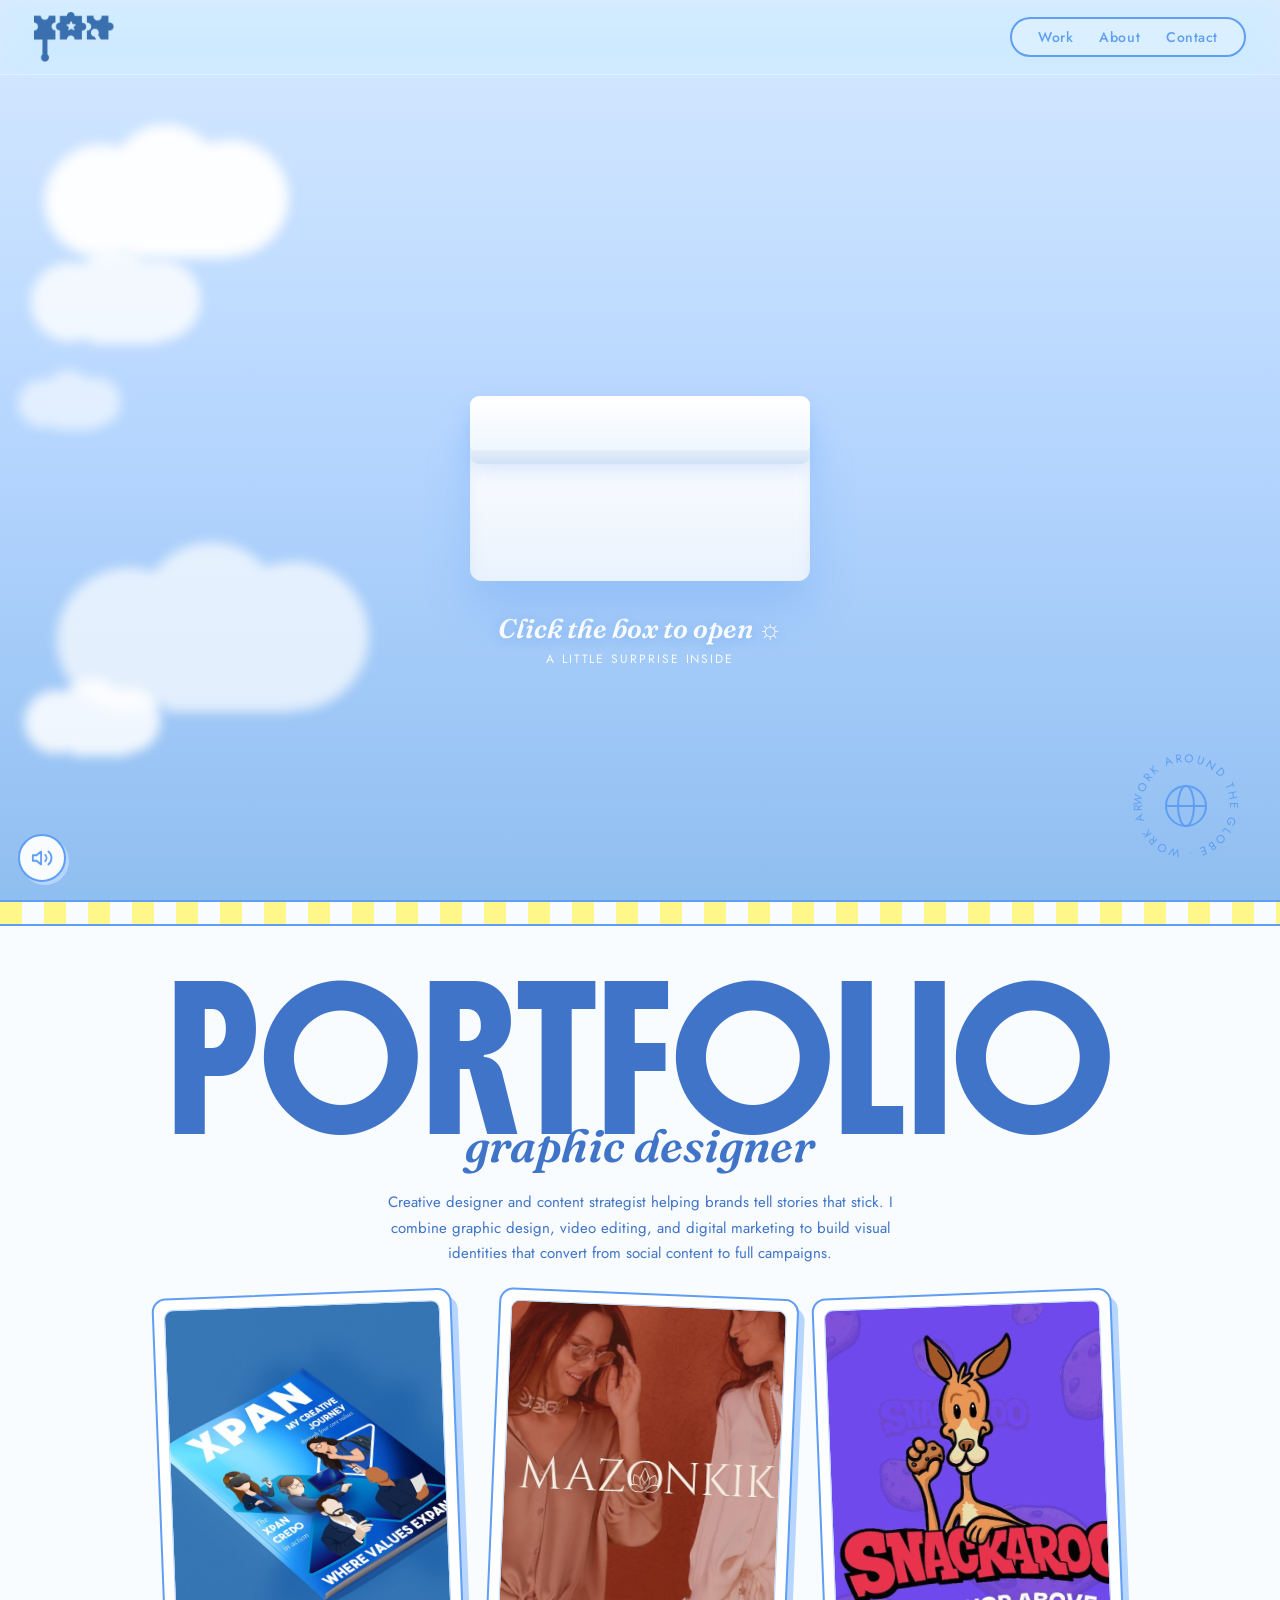
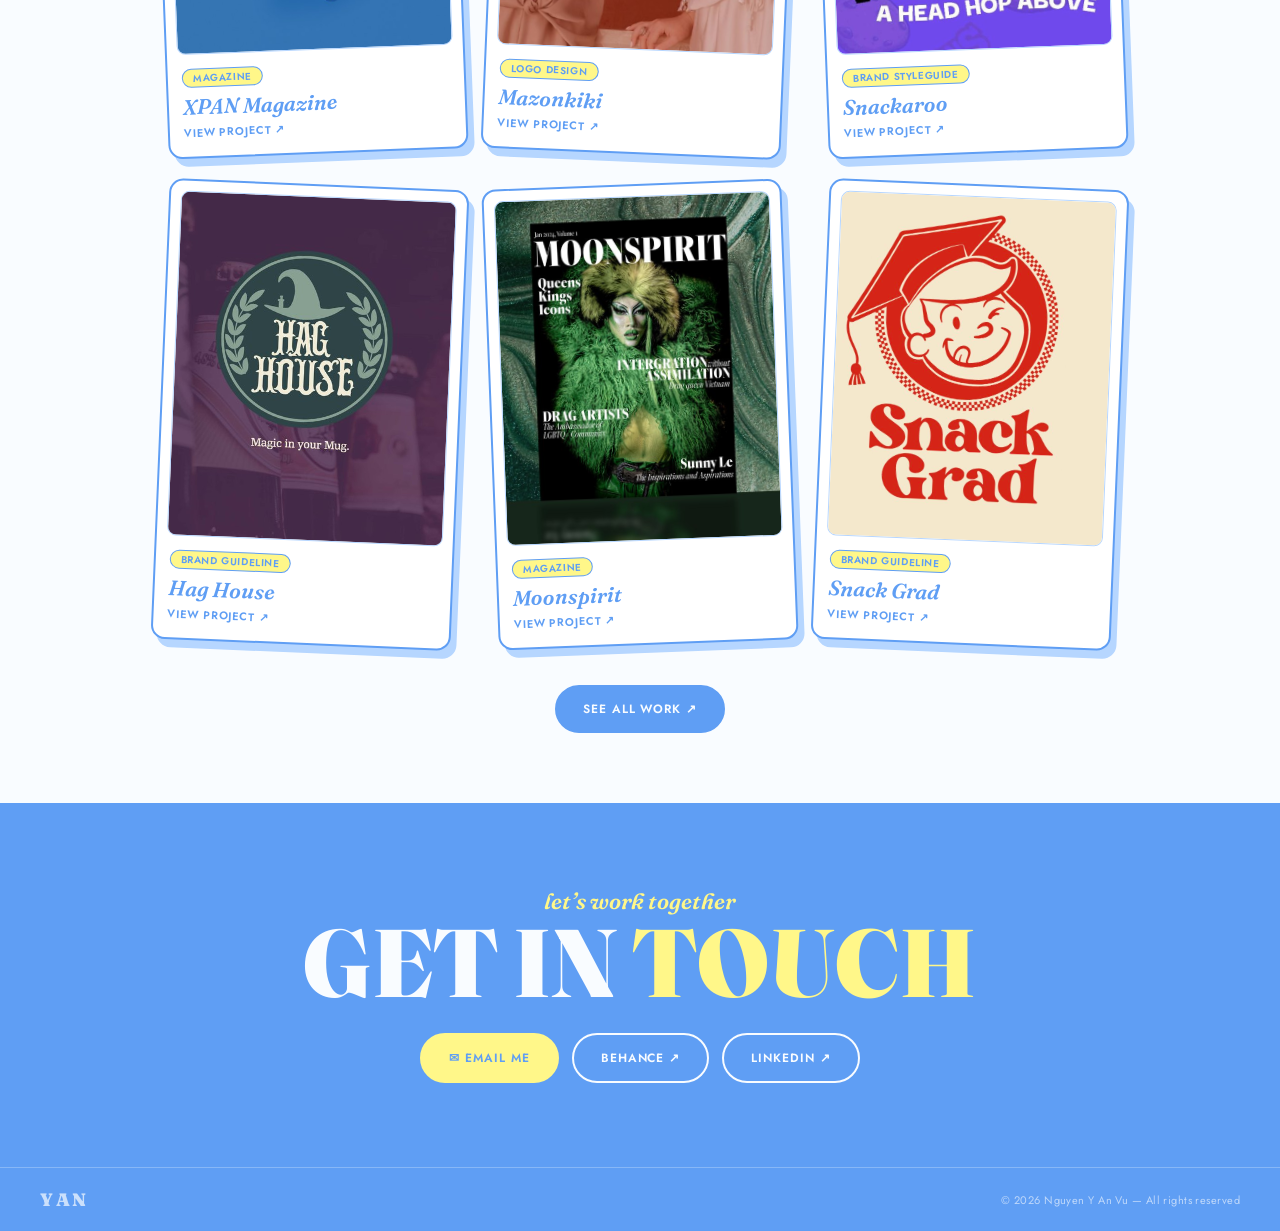
==== commit 25a248eb: "about page" ====
--- a/index.html
+++ b/index.html
@@ -156,7 +156,7 @@
         <p class="port-bio reveal-up" data-reveal data-delay="120">
           Creative designer and content strategist helping brands tell stories
           that stick. I combine graphic design, video editing, and digital
-          marketing to build visual identities that convert &mdash; from social
+          marketing to build visual identities that convert from social
           content to full campaigns.
         </p>
       </div>
--- a/yan.css
+++ b/yan.css
@@ -487,6 +487,64 @@
   background: var(--yellow);
   border: 1.5px solid var(--blue);
 }
+/* education & awards card (About page) */
+.edu-grid {
+  margin-top: 8px;
+}
+
+/* software icon grid (About page) */
+.software-grid {
+  display: grid;
+  grid-template-columns: repeat(auto-fill, minmax(84px, 1fr));
+  gap: 14px;
+  margin-top: 8px;
+}
+.soft-tile {
+  display: flex;
+  flex-direction: column;
+  align-items: center;
+  gap: 8px;
+  padding: 16px 8px;
+  background: #fff;
+  border: 2px solid var(--blue);
+  border-radius: 14px;
+  box-shadow: 3px 4px 0 var(--soft);
+  transition:
+    transform 0.25s cubic-bezier(0.34, 1.5, 0.5, 1),
+    box-shadow 0.25s;
+}
+.soft-tile:hover {
+  transform: translateY(-4px);
+  box-shadow: 5px 7px 0 var(--soft);
+}
+.soft-tile img {
+  width: 34px;
+  height: 34px;
+  object-fit: contain;
+  display: block;
+}
+.soft-tile span {
+  font-family: "Jost", sans-serif;
+  font-size: 11px;
+  font-weight: 600;
+  color: var(--blue);
+  text-align: center;
+  letter-spacing: 0.01em;
+}
+.soft-tile .mono-ic {
+  width: 34px;
+  height: 34px;
+  border-radius: 8px;
+  display: flex;
+  align-items: center;
+  justify-content: center;
+  background: var(--tile-color, var(--blue));
+  color: #fff;
+  font-family: "Jost", sans-serif;
+  font-weight: 700;
+  font-size: 12px;
+}
+
 .video-about {
   margin-top: 18px;
   border: 2px solid var(--blue);
@@ -769,6 +827,11 @@
     inset 0 16px 20px -10px rgba(95, 158, 244, 0.4),
     0 26px 44px rgba(95, 158, 244, 0.3);
   z-index: 6;
+  cursor: pointer;
+}
+.box-base:focus-visible {
+  outline: 3px solid var(--blue);
+  outline-offset: 4px;
 }
 .box-base::before {
   content: "";
@@ -807,10 +870,21 @@
   z-index: 5;
 }
 .ghost.show {
-  opacity: 0.55;
+  opacity: 0.9;
+  animation: ghostPulse 1.6s ease-in-out infinite;
 }
 .ghost.gone {
   opacity: 0;
+  animation: none;
+}
+@keyframes ghostPulse {
+  0%,
+  100% {
+    filter: drop-shadow(0 0 5px rgba(255, 247, 137, 0.5));
+  }
+  50% {
+    filter: drop-shadow(0 0 16px rgba(255, 247, 137, 0.95));
+  }
 }
 .piece {
   position: absolute;
@@ -1572,6 +1646,33 @@
   height: 100%;
   object-fit: cover;
   display: block;
+  transition: opacity 0.4s ease;
+}
+
+/* hover video preview on work-page cards */
+.thumb-vid {
+  position: absolute;
+  inset: 0;
+  width: 100%;
+  height: 100%;
+  object-fit: cover;
+  opacity: 0;
+  transition: opacity 0.4s ease;
+  pointer-events: none;
+}
+.card.vid-ready:hover .thumb-vid {
+  opacity: 1;
+}
+.card.vid-ready:hover .thumb img.cover {
+  opacity: 0;
+}
+@media (prefers-reduced-motion: reduce) {
+  .card.vid-ready:hover .thumb-vid {
+    opacity: 0;
+  }
+  .card.vid-ready:hover .thumb img.cover {
+    opacity: 1;
+  }
 }
 
 /* name legibility on video/sky (soft shadow, not a stroke) */
@@ -1636,12 +1737,12 @@
 
 /* flip-book */
 .flipbook-wrap {
-  max-width: 920px;
+  max-width: 1100px;
   margin: 0 auto;
 }
 .flipbook-wrap iframe {
   width: 100%;
-  height: 600px;
+  height: 760px;
   border: 2px solid var(--blue) !important;
   border-radius: 14px;
   box-shadow: 6px 8px 0 var(--soft);
@@ -1650,9 +1751,9 @@
 
 /* scrollable document viewer */
 .doc-viewer {
-  max-width: 780px;
+  max-width: 960px;
   margin: 0 auto;
-  max-height: 84vh;
+  max-height: 92vh;
   overflow-y: auto;
   -webkit-overflow-scrolling: touch;
   border: 2px solid var(--blue);
@@ -1857,6 +1958,9 @@
   border-radius: 100px;
   border: 1.5px solid var(--blue);
 }
+.marquee-dup {
+  display: contents;
+}
 
 /* reduced motion: stop the auto-scroll, let people swipe/scroll instead */
 @media (prefers-reduced-motion: reduce) {
@@ -1875,4 +1979,20 @@
   .shorts-head {
     padding: 0 20px;
   }
-}
+  .marquee {
+    overflow-x: auto;
+    -webkit-overflow-scrolling: touch;
+    scroll-snap-type: x proximity;
+  }
+  .marquee-track {
+    animation: none;
+    padding-left: 20px;
+    padding-right: 20px;
+  }
+  .shot {
+    scroll-snap-align: start;
+  }
+  .marquee-dup {
+    display: none;
+  }
+}
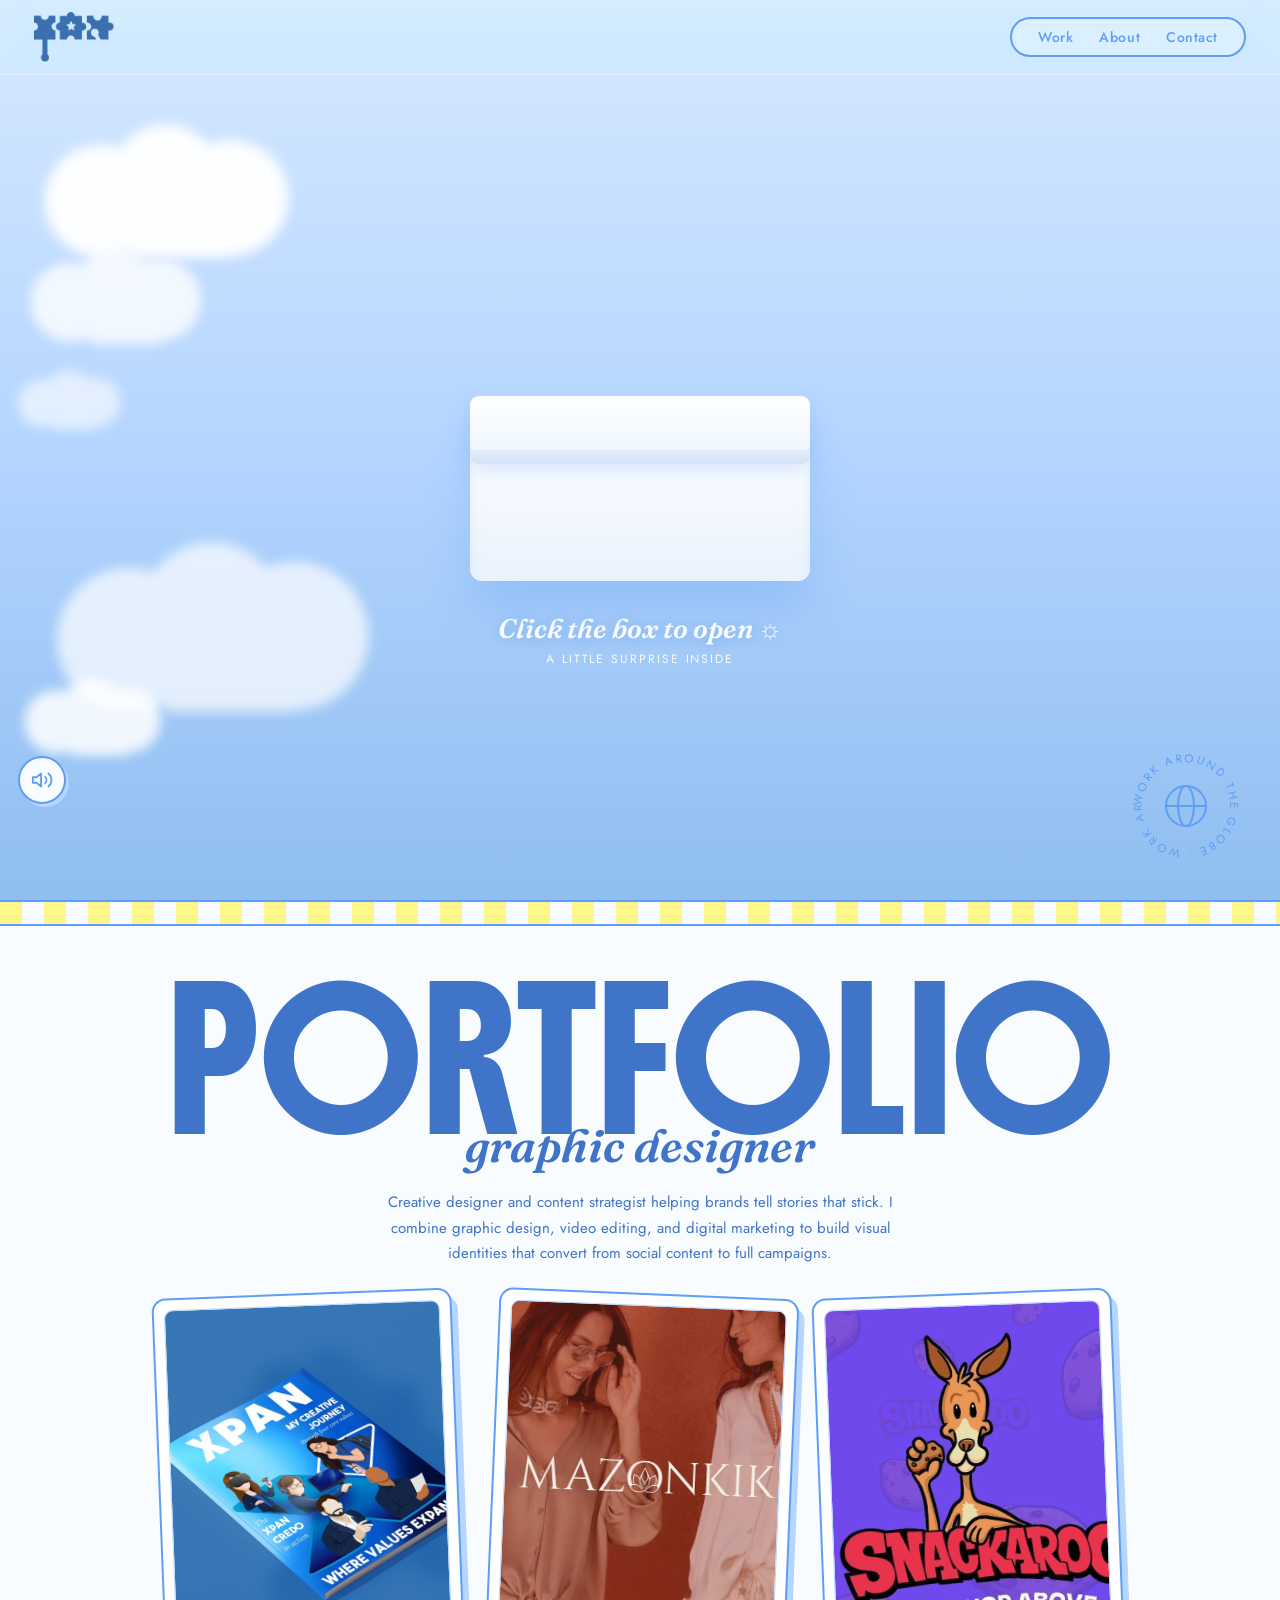
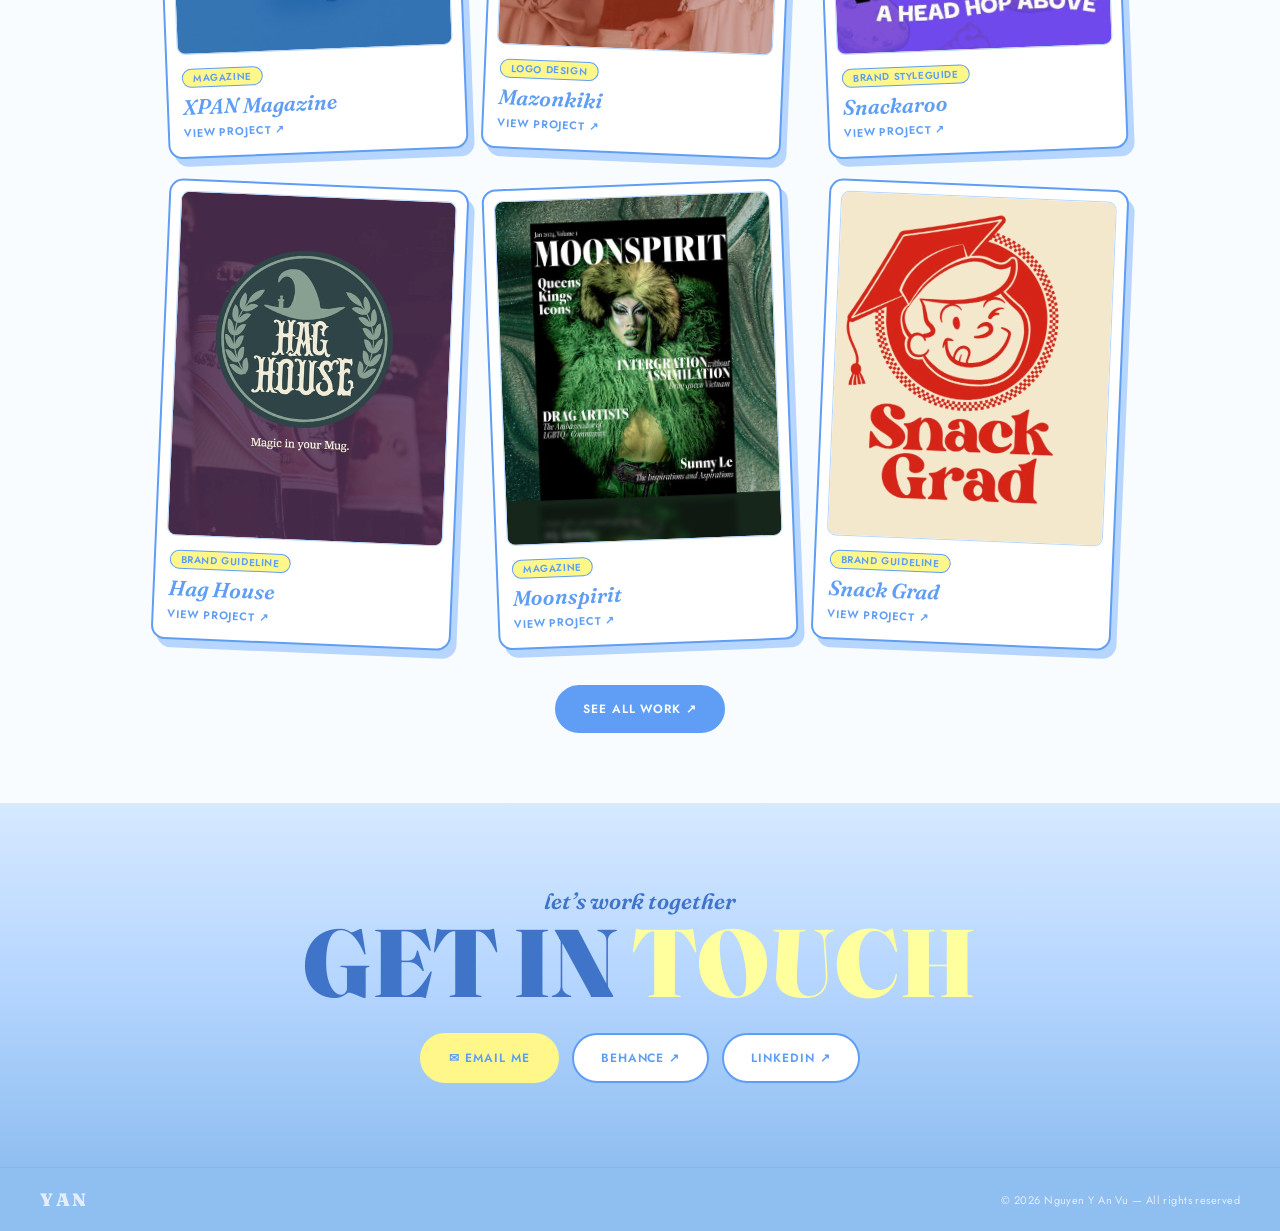
==== commit aee56ee5: "add puzzles fall" ====
--- a/index.html
+++ b/index.html
@@ -148,6 +148,7 @@
 
     <!-- COLLAGE / PORTFOLIO (req 1) -->
     <section class="collage featured" id="featured">
+      <div class="puzzle-fall" id="puzzleFall" aria-hidden="true"></div>
       <div class="collage-head">
         <div class="port reveal-up" data-reveal>PORTFOLIO</div>
         <div class="port-sub reveal-up" data-reveal data-delay="60">
@@ -318,6 +319,7 @@
     <script src="sound.js"></script>
     <script src="nav.js"></script>
     <script src="hero.js"></script>
+    <script src="puzzlefall.js"></script>
     <script src="reveal.js"></script>
   </body>
-</html>
+</html>
--- a/yan.css
+++ b/yan.css
@@ -56,7 +56,7 @@
   justify-content: space-between;
   align-items: center;
   padding: 12px 34px;
-  background: var(--yellow);
+  background: #fff9b4;
   border-bottom: 2px solid var(--blue);
 }
 .nav-brand {
@@ -596,23 +596,29 @@
 
 /* ---------------- CONTACT + FOOTER ---------------- */
 #contact {
-  background: var(--blue);
+  background: linear-gradient(
+    180deg,
+    var(--sky-hi) 0%,
+    var(--sky-mid) 48%,
+    var(--sky-lo) 100%
+  );
   padding: 84px 40px;
   text-align: center;
 }
 #contact .eyebrow {
-  color: var(--yellow);
+  color: var(--text);
 }
 #contact h2 {
   font-family: "Fraunces", serif;
   font-weight: 900;
   font-size: clamp(46px, 8vw, 96px);
   line-height: 0.9;
-  color: var(--paper);
+  color: #3f74c8;
   margin-bottom: 28px;
 }
 #contact h2 .yel {
-  color: var(--yellow);
+  color: #ffff9e;
+
 }
 .clinks {
   display: flex;
@@ -625,14 +631,15 @@
   align-items: center;
   gap: 8px;
   padding: 14px 27px;
-  border: 2px solid var(--paper);
+  border: 2px solid var(--blue);
   border-radius: 100px;
   font-size: 12px;
   font-weight: 600;
   letter-spacing: 0.08em;
   text-transform: uppercase;
   text-decoration: none;
-  color: var(--paper);
+  color: var(--blue);
+  background: #fff;
   transition: 0.2s;
 }
 .cbtn.primary {
@@ -641,14 +648,19 @@
   color: var(--blue);
 }
 .cbtn:hover {
-  background: var(--soft);
-  border-color: var(--soft);
+  background: var(--yellow);
+  border-color: var(--yellow);
   color: var(--blue);
 }
 
 footer {
-  background: var(--blue);
-  border-top: 1.5px solid rgba(255, 255, 255, 0.25);
+  background: linear-gradient(
+    180deg,
+    var(--sky-hi) 0%,
+    var(--sky-mid) 0%,
+    var(--sky-lo) 0%
+  );
+  border-top: 1.5px solid rgba(95, 158, 244, 0.25);
   padding: 20px 40px;
   display: flex;
   justify-content: space-between;
@@ -661,13 +673,14 @@
   font-weight: 900;
   font-size: 18px;
   letter-spacing: 0.14em;
-  color: var(--paper);
-  opacity: 0.7;
+  color: white;
+  opacity: 0.75;
   text-decoration: none;
 }
 footer p {
   font-size: 11px;
-  color: rgba(255, 255, 255, 0.6);
+  color: white;
+  opacity: 0.75;
   letter-spacing: 0.04em;
 }
 
@@ -693,6 +706,9 @@
   }
   footer {
     padding: 18px 20px;
+  }
+  .sound-toggle {
+    bottom: 84px;
   }
 }
 
@@ -1360,7 +1376,7 @@
 .sound-toggle {
   position: fixed;
   left: 18px;
-  bottom: 18px;
+  bottom: 96px;
   z-index: 450;
   width: 48px;
   height: 48px;
@@ -1393,6 +1409,56 @@
   background: var(--paper);
   padding: 78px 24px 70px;
   overflow: hidden;
+}
+
+/* falling puzzle pieces — decorative background layer, behind the cards */
+.puzzle-fall {
+  position: absolute;
+  inset: 0;
+  z-index: 0;
+  overflow: hidden;
+  pointer-events: none;
+}
+.pz-piece {
+  position: absolute;
+  top: -18%;
+  width: var(--pz-size, 60px);
+  height: auto;
+  opacity: 0;
+  will-change: transform, opacity;
+  animation-name: pzFall;
+  animation-timing-function: linear;
+  animation-iteration-count: infinite;
+  animation-play-state: paused;
+}
+.puzzle-fall.is-active .pz-piece {
+  animation-play-state: running;
+}
+@keyframes pzFall {
+  0% {
+    top: -18%;
+    transform: translateX(0) rotate(0deg);
+    opacity: 0;
+  }
+  8% {
+    opacity: 0.85;
+  }
+  50% {
+    transform: translateX(var(--pz-sway, 24px)) rotate(180deg);
+  }
+  92% {
+    opacity: 0.85;
+  }
+  100% {
+    top: 112%;
+    transform: translateX(0) rotate(360deg);
+    opacity: 0;
+  }
+}
+@media (prefers-reduced-motion: reduce) {
+  .puzzle-fall {
+    display: none;
+  }
 }
 .collage-head {
   max-width: 1020px;
@@ -1428,6 +1494,7 @@
 }
 .collage-grid {
   position: relative;
+  z-index: 2;
   max-width: 1020px;
   margin: 26px auto 0;
   display: flex;
@@ -1666,11 +1733,20 @@
 .card.vid-ready:hover .thumb img.cover {
   opacity: 0;
 }
+/* mobile/touch: no real hover, so JS adds this class after a 3s dwell */
+.card.vid-ready.touch-playing .thumb-vid {
+  opacity: 1;
+}
+.card.vid-ready.touch-playing .thumb img.cover {
+  opacity: 0;
+}
 @media (prefers-reduced-motion: reduce) {
-  .card.vid-ready:hover .thumb-vid {
+  .card.vid-ready:hover .thumb-vid,
+  .card.vid-ready.touch-playing .thumb-vid {
     opacity: 0;
   }
-  .card.vid-ready:hover .thumb img.cover {
+  .card.vid-ready:hover .thumb img.cover,
+  .card.vid-ready.touch-playing .thumb img.cover {
     opacity: 1;
   }
 }
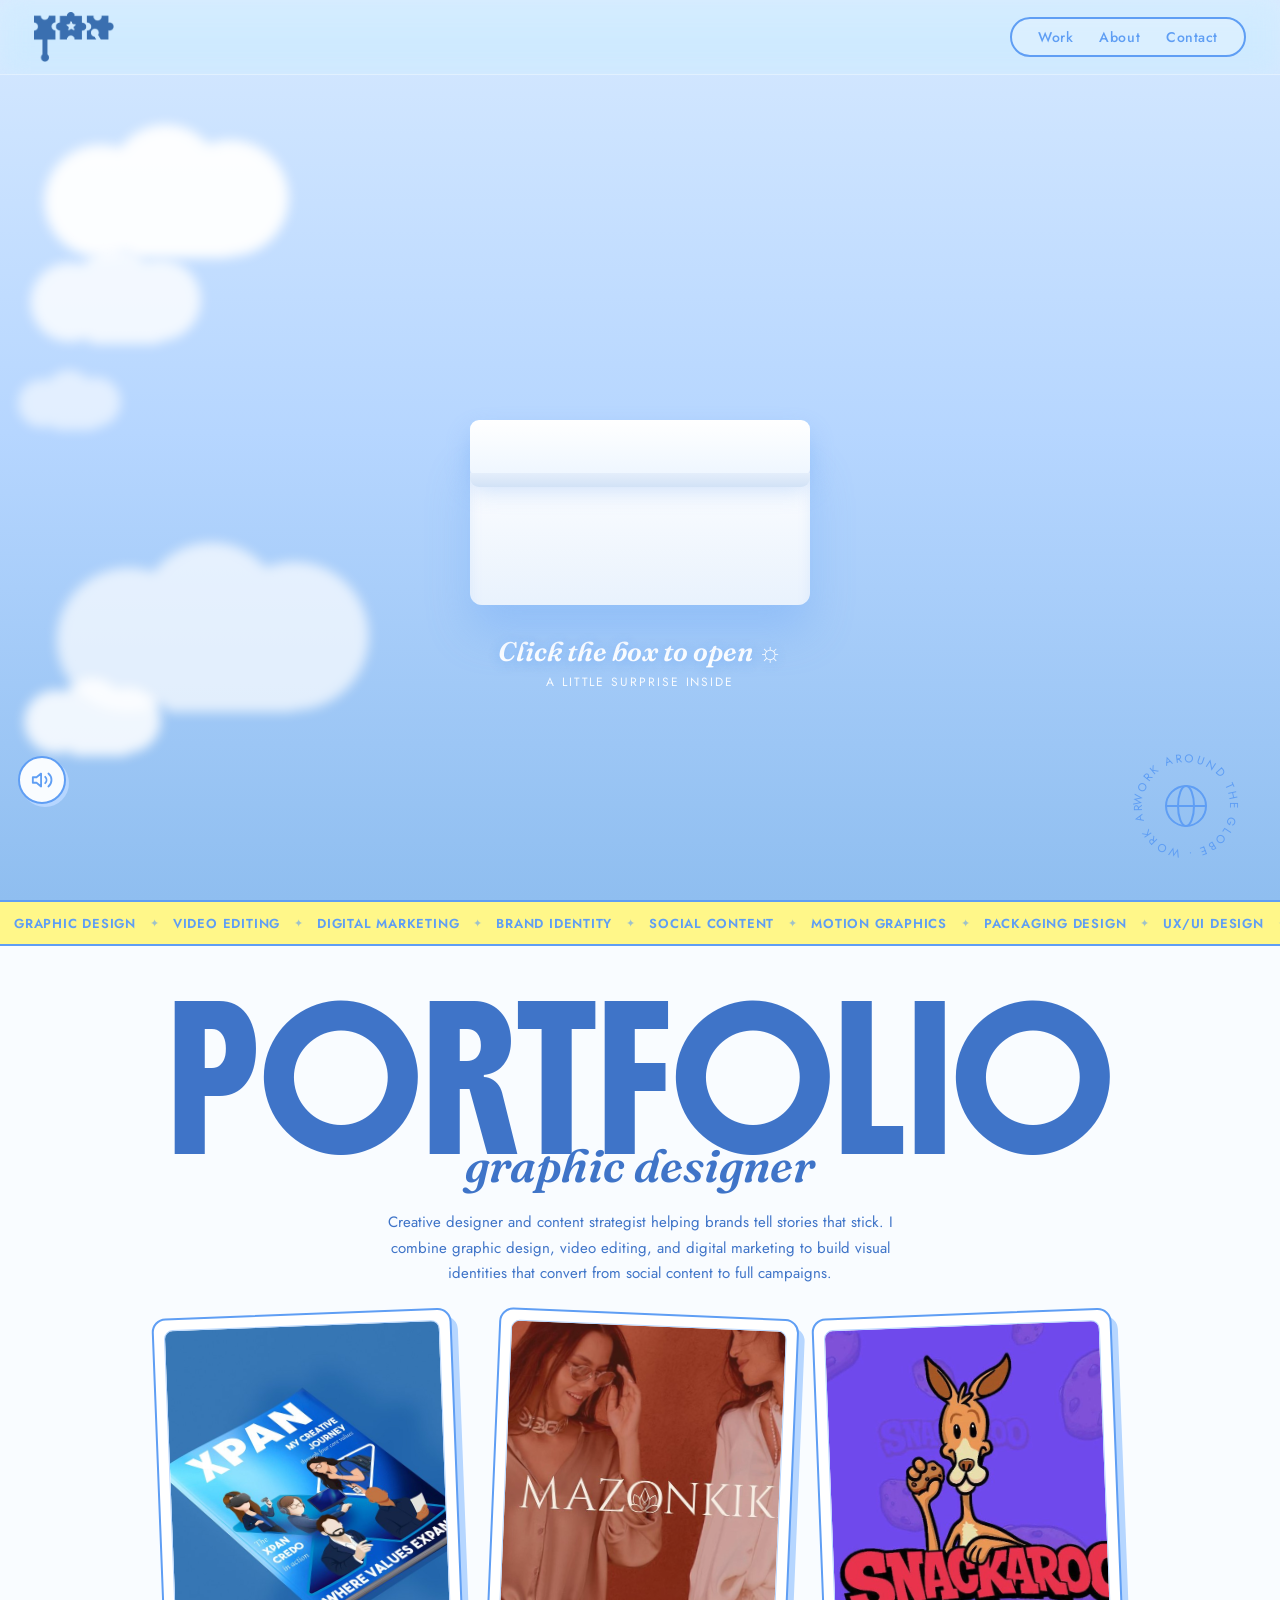
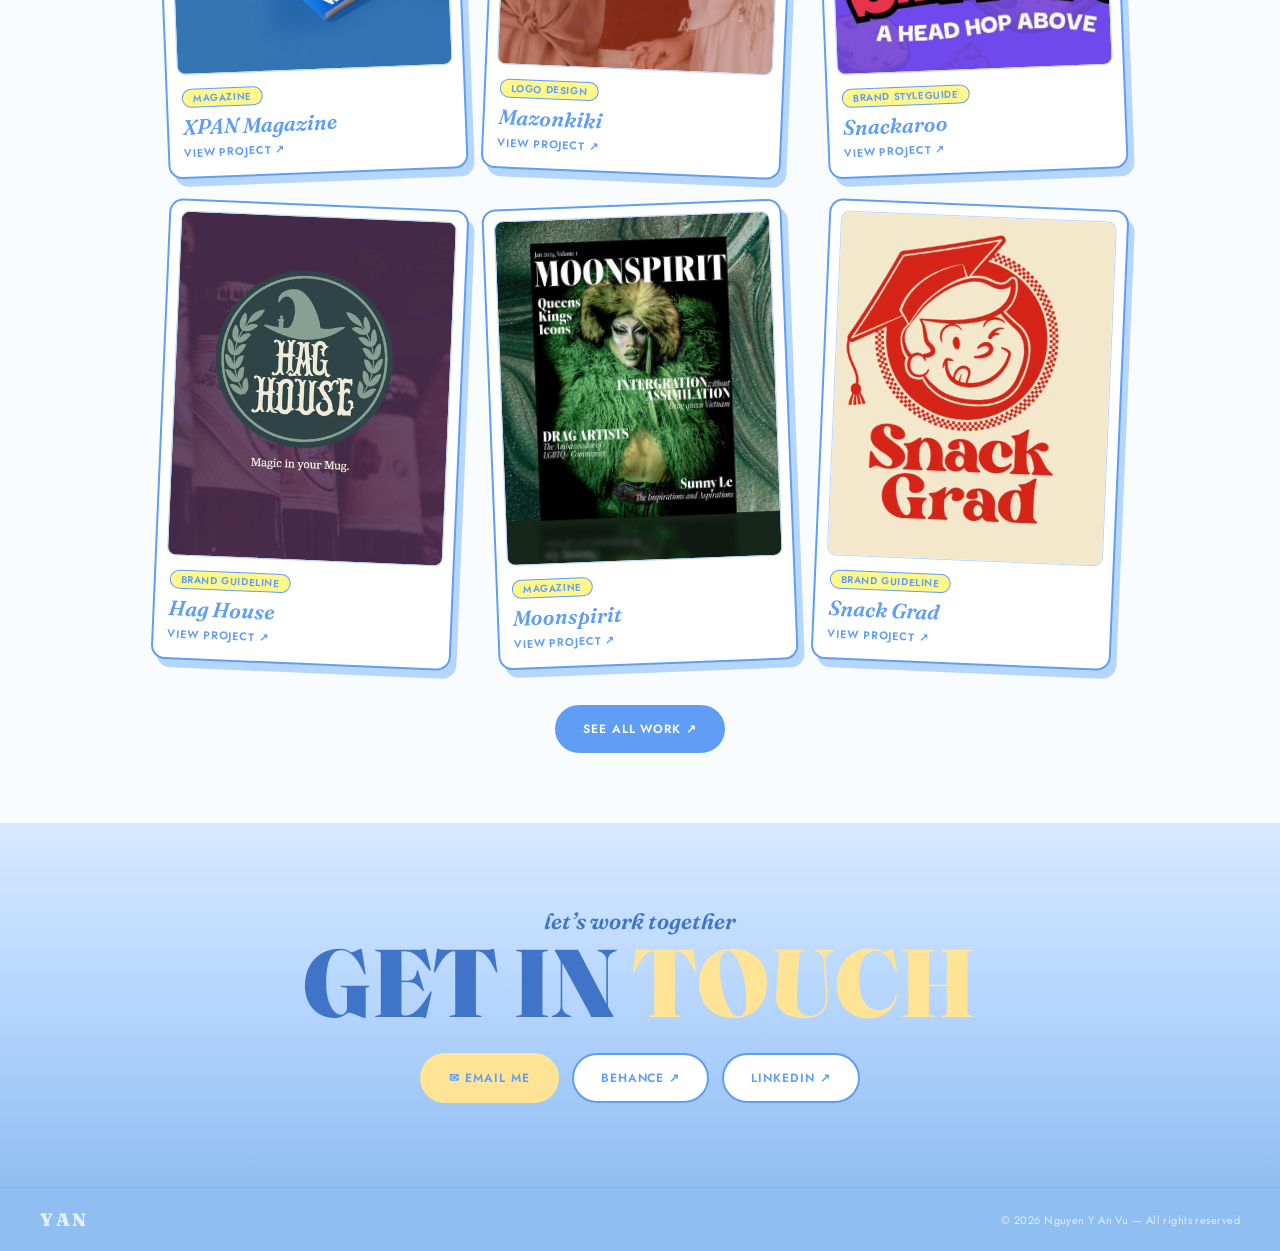
==== commit 9f612a57: "uxui" ====
--- a/index.html
+++ b/index.html
@@ -127,16 +127,18 @@
         </div>
 
         <div class="reveal" id="reveal">
-          <div class="namewrap">
-            <div class="nm"><span class="blue">NGUYEN</span></div>
-            <div class="nm">
-              <span class="yel">Y</span> <span class="yel">AN</span>
+          <a href="about.html" class="reveal-link" aria-label="Go to About page">
+            <div class="namewrap">
+              <div class="nm"><span class="blue">NGUYEN</span></div>
+              <div class="nm">
+                <span class="yel">Y</span> <span class="yel">AN</span>
+              </div>
+              <div class="nm"><span class="blue">VU</span></div>
             </div>
-            <div class="nm"><span class="blue">VU</span></div>
-          </div>
-          <div class="tag">
-            Creative Designer &middot; Content Strategist &middot; Canada
-          </div>
+            <div class="tag">
+              Creative Designer &middot; Content Strategist &middot; Canada
+            </div>
+          </a>
           <a href="#featured" class="cue" aria-label="Scroll to work"
             >&#8595;</a
           >
@@ -144,7 +146,30 @@
       </div>
     </section>
 
-    <div class="stripes"></div>
+    <a href="about.html" class="skills-ticker" aria-label="Go to About page — full skill list">
+      <div class="skills-ticker-track">
+        <span class="skills-ticker-set">
+          <span class="sk">Graphic Design</span><span class="sk-sep">&#10022;</span>
+          <span class="sk">Video Editing</span><span class="sk-sep">&#10022;</span>
+          <span class="sk">Digital Marketing</span><span class="sk-sep">&#10022;</span>
+          <span class="sk">Brand Identity</span><span class="sk-sep">&#10022;</span>
+          <span class="sk">Social Content</span><span class="sk-sep">&#10022;</span>
+          <span class="sk">Motion Graphics</span><span class="sk-sep">&#10022;</span>
+          <span class="sk">Packaging Design</span><span class="sk-sep">&#10022;</span>
+          <span class="sk">UX/UI Design</span><span class="sk-sep">&#10022;</span>
+        </span>
+        <span class="skills-ticker-set" aria-hidden="true">
+          <span class="sk">Graphic Design</span><span class="sk-sep">&#10022;</span>
+          <span class="sk">Video Editing</span><span class="sk-sep">&#10022;</span>
+          <span class="sk">Digital Marketing</span><span class="sk-sep">&#10022;</span>
+          <span class="sk">Brand Identity</span><span class="sk-sep">&#10022;</span>
+          <span class="sk">Social Content</span><span class="sk-sep">&#10022;</span>
+          <span class="sk">Motion Graphics</span><span class="sk-sep">&#10022;</span>
+          <span class="sk">Packaging Design</span><span class="sk-sep">&#10022;</span>
+          <span class="sk">UX/UI Design</span><span class="sk-sep">&#10022;</span>
+        </span>
+      </div>
+    </a>
 
     <!-- COLLAGE / PORTFOLIO (req 1) -->
     <section class="collage featured" id="featured">
--- a/yan.css
+++ b/yan.css
@@ -125,16 +125,59 @@
   color: var(--text);
 }
 
-/* striped divider */
-.stripes {
-  height: 26px;
-  background: repeating-linear-gradient(
-    90deg,
-    var(--yellow) 0 22px,
-    var(--paper) 22px 44px
-  );
+/* skills ticker (replaces the old static striped divider) */
+.skills-ticker {
+  display: block;
+  height: 46px;
+  overflow: hidden;
+  background: var(--yellow);
   border-top: 2px solid var(--blue);
   border-bottom: 2px solid var(--blue);
+  text-decoration: none;
+  cursor: pointer;
+}
+.skills-ticker-track {
+  display: flex;
+  width: max-content;
+  height: 100%;
+  align-items: center;
+  animation: skillsScroll 22s linear infinite;
+}
+.skills-ticker:hover .skills-ticker-track {
+  animation-play-state: paused;
+}
+.skills-ticker-set {
+  display: flex;
+  align-items: center;
+  flex-shrink: 0;
+}
+.skills-ticker .sk {
+  font-family: "Jost", sans-serif;
+  font-weight: 600;
+  font-size: 13px;
+  letter-spacing: 0.06em;
+  text-transform: uppercase;
+  color: var(--blue);
+  white-space: nowrap;
+  padding: 0 14px;
+}
+.skills-ticker .sk-sep {
+  color: var(--blue);
+  opacity: 0.6;
+  font-size: 11px;
+}
+@keyframes skillsScroll {
+  from {
+    transform: translateX(0);
+  }
+  to {
+    transform: translateX(-50%);
+  }
+}
+@media (prefers-reduced-motion: reduce) {
+  .skills-ticker-track {
+    animation: none;
+  }
 }
 
 /* ---------------- sub-page header band ---------------- */
@@ -617,7 +660,7 @@
   margin-bottom: 28px;
 }
 #contact h2 .yel {
-  color: #ffff9e;
+  color: #ffe495;
 
 }
 .clinks {
@@ -643,8 +686,8 @@
   transition: 0.2s;
 }
 .cbtn.primary {
-  background: var(--yellow);
-  border-color: var(--yellow);
+  background: #ffe495;
+  border-color: #ffe495;
   color: var(--blue);
 }
 .cbtn:hover {
@@ -693,6 +736,12 @@
     padding: 7px 16px;
   }
   .nav-brand {
+    gap: 0;
+  }
+  .nav-brand img {
+    height: 34px;
+  }
+  .nav-brand .wm {
     display: none;
   }
   .wrap {
@@ -1027,6 +1076,17 @@
 .reveal.show {
   opacity: 1;
   transform: translateY(0);
+  pointer-events: auto;
+}
+.reveal-link {
+  display: inline-block;
+  text-decoration: none;
+  color: inherit;
+  cursor: pointer;
+  transition: transform 0.2s ease;
+}
+.reveal-link:hover {
+  transform: translateY(-2px);
 }
 .reveal .nm {
   font-family: "Fraunces", serif;
@@ -1358,8 +1418,8 @@
     box-shadow 0.45s ease;
 }
 nav.solid {
-  background: var(--yellow) !important;
-  border-bottom: 2px solid var(--blue) !important;
+  background:#ffe495  !important;
+  border-bottom: #ffe495 !important;
   backdrop-filter: none;
   -webkit-backdrop-filter: none;
   box-shadow: 0 4px 18px rgba(95, 158, 244, 0.18);
@@ -1411,11 +1471,12 @@
   overflow: hidden;
 }
 
-/* falling puzzle pieces — decorative background layer, behind the cards */
+/* falling puzzle pieces — decorative layer, drifts in front of the cards
+   but is click-through (pointer-events: none) so it never blocks anything */
 .puzzle-fall {
   position: absolute;
   inset: 0;
-  z-index: 0;
+  z-index: 5;
   overflow: hidden;
   pointer-events: none;
 }
@@ -1441,13 +1502,13 @@
     opacity: 0;
   }
   8% {
-    opacity: 0.85;
+    opacity: 0.7;
   }
   50% {
     transform: translateX(var(--pz-sway, 24px)) rotate(180deg);
   }
   92% {
-    opacity: 0.85;
+    opacity: 0.7;
   }
   100% {
     top: 112%;
